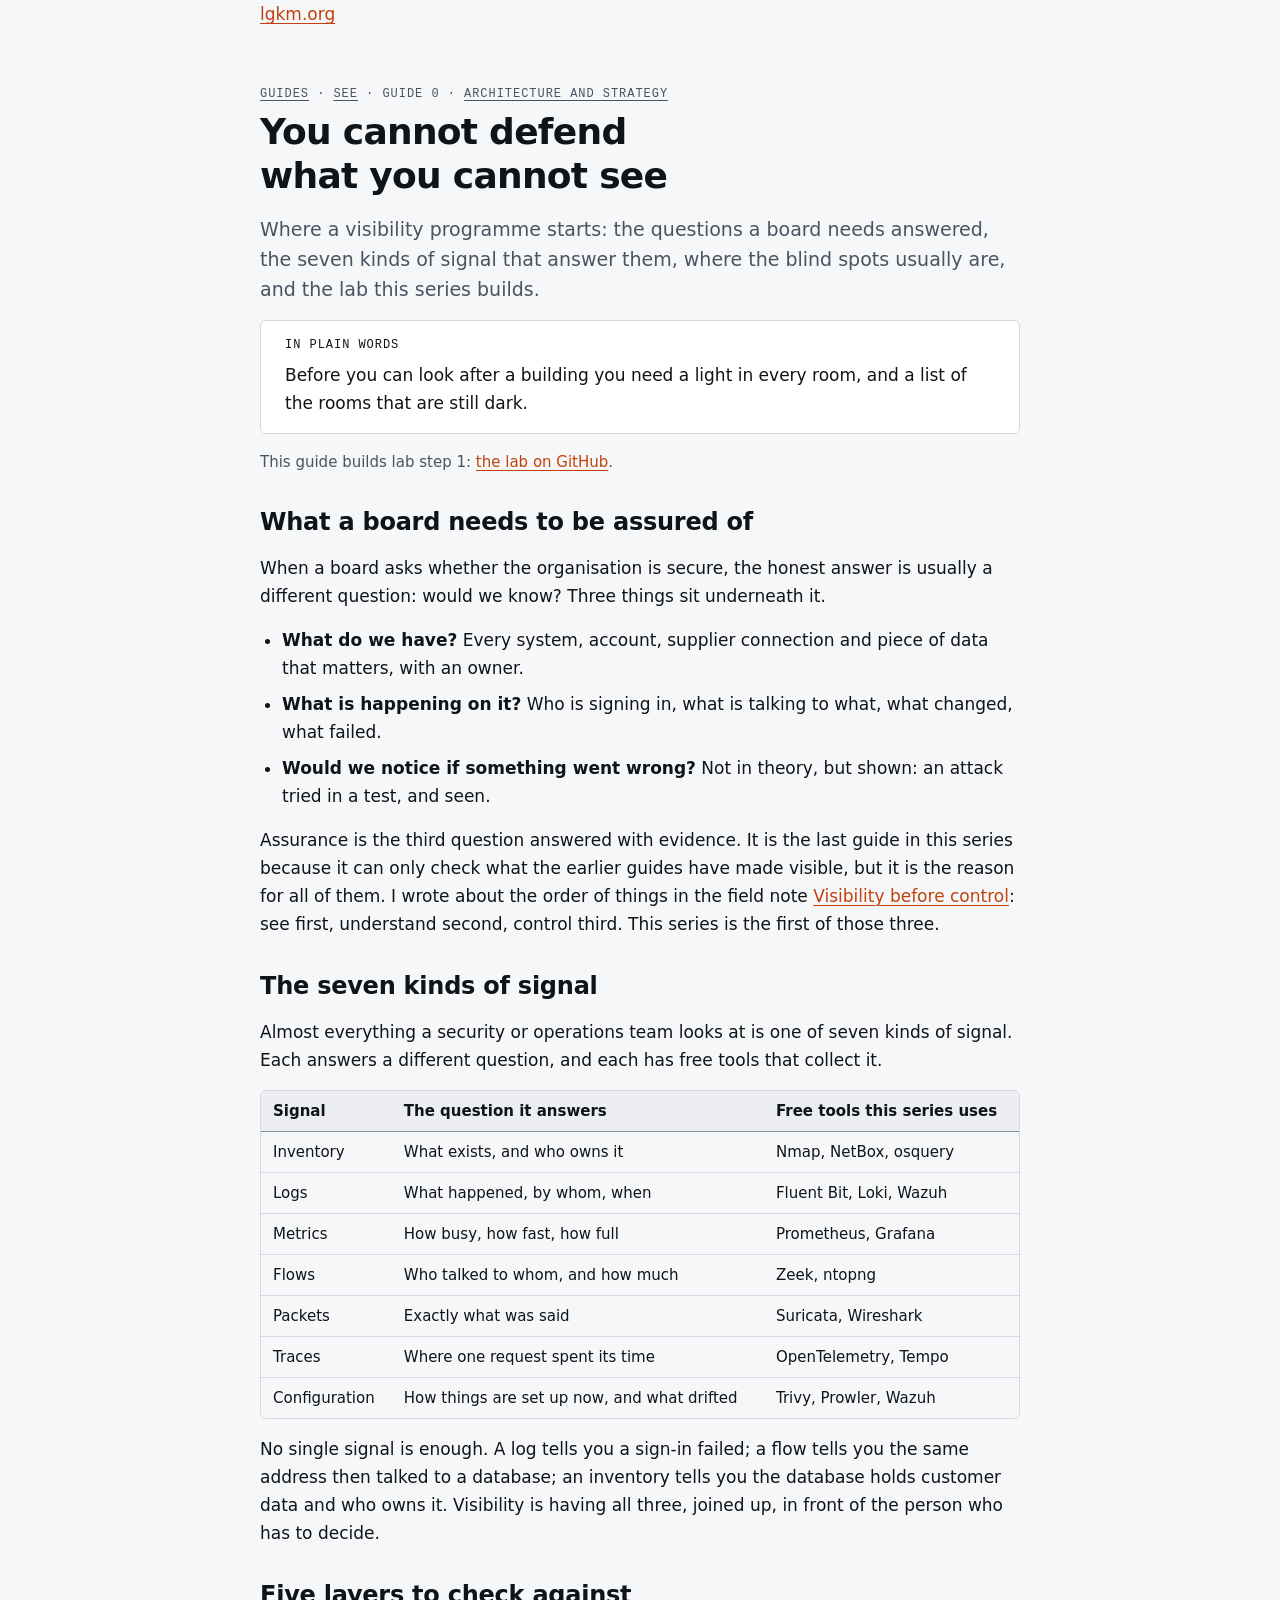
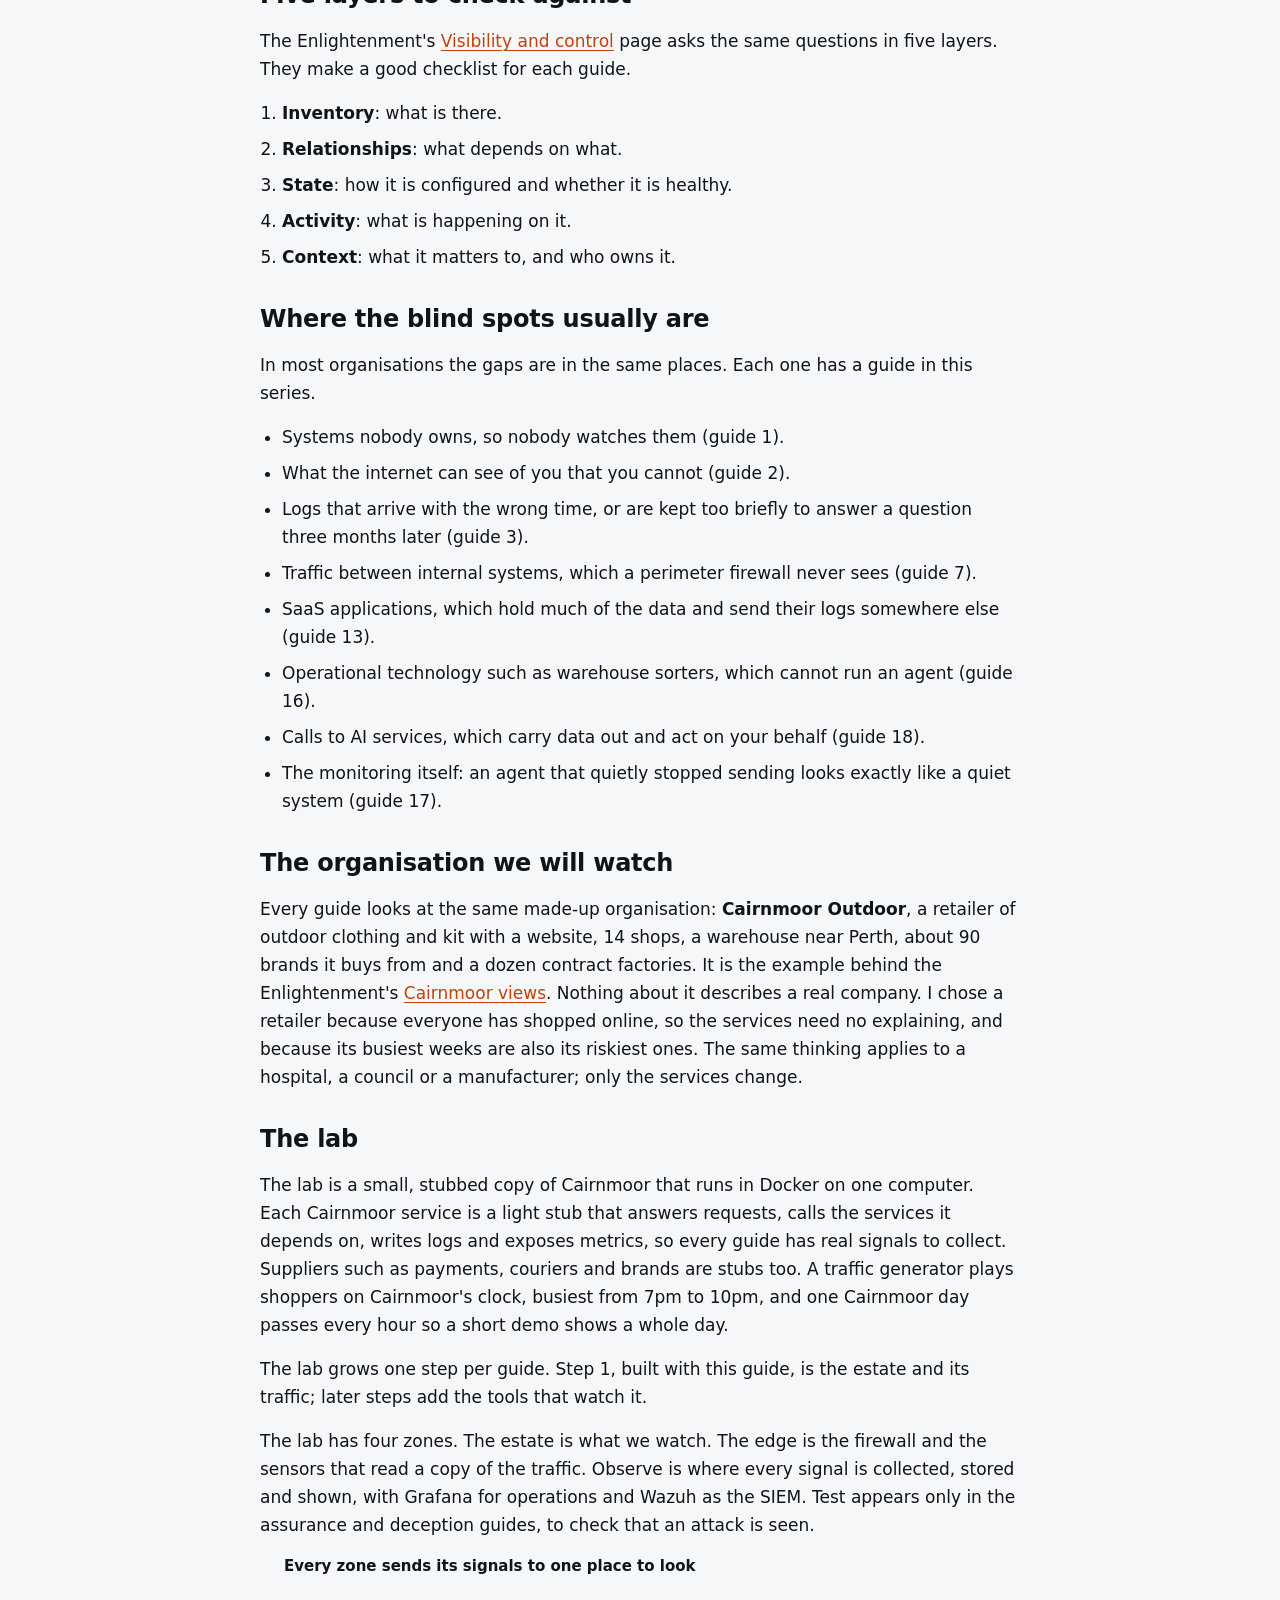
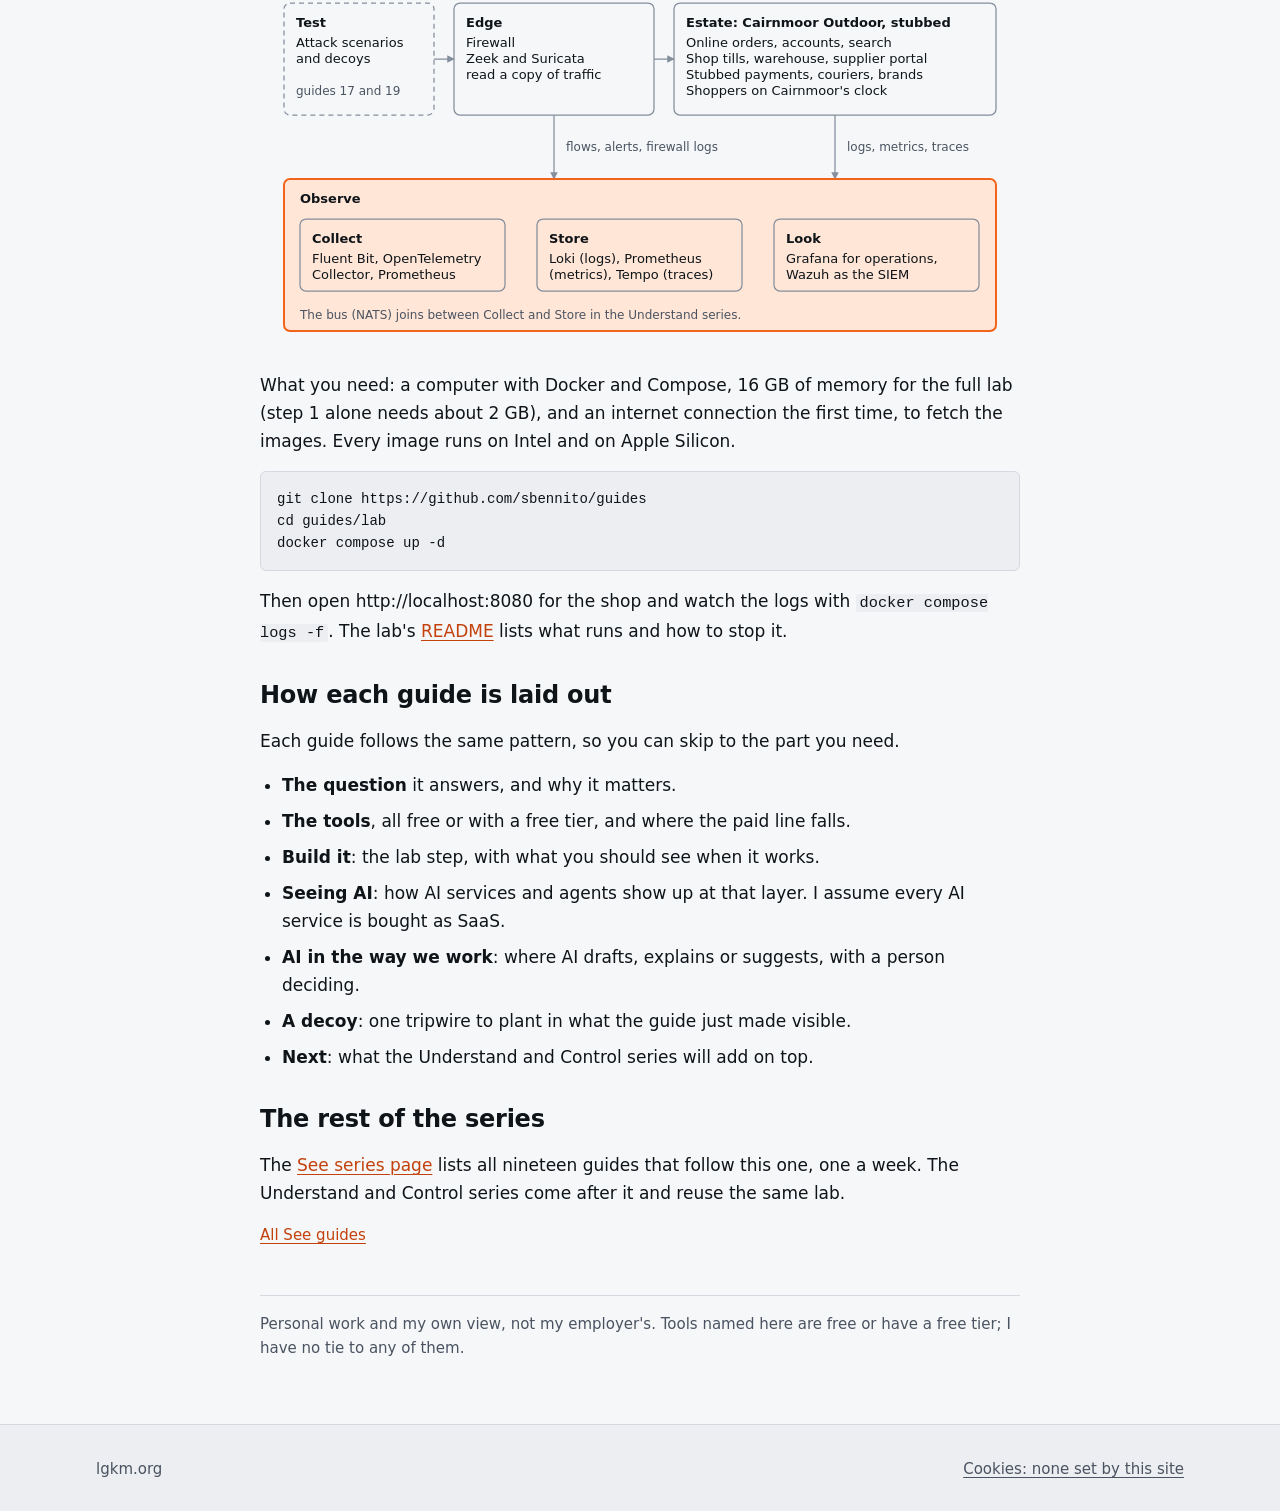
==== public/guides/see/overview/index.html @ a83566cf "Add the guides section and the overview guide for the See series Serves lgkm.org/guides/ from public" ====
<!doctype html>
<html lang="en-GB">
<head>
<meta charset="utf-8">
<meta name="viewport" content="width=device-width,initial-scale=1">
<title>You cannot defend what you cannot see · lgkm.org guides</title>
<meta name="description" content="Where a visibility programme starts: the questions a board needs answered, the seven kinds of signal that answer them, where the blind spots usually are, and the lab this series builds.">
<meta name="robots" content="noindex,nofollow">
<meta property="og:type" content="article">
<meta property="og:title" content="You cannot defend what you cannot see · lgkm.org guides">
<meta property="og:description" content="Where a visibility programme starts: the questions a board needs answered, the seven kinds of signal that answer them, where the blind spots usually are, and the lab this series builds.">
<meta property="og:url" content="https://lgkm.org/guides/see/overview/">
<meta property="og:image" content="https://lgkm.org/shared/og-card.png">
<meta property="og:image:width" content="1200">
<meta property="og:image:height" content="630">
<meta property="og:image:alt" content="lgkm: security leadership, architecture, and things built at home.">
<meta name="twitter:card" content="summary_large_image">
<link rel="icon" href="../../../favicon.svg" type="image/svg+xml">
<link rel="apple-touch-icon" href="../../../apple-touch-icon.png">
<link rel="stylesheet" href="../../assets/tokens.css">
<link rel="stylesheet" href="../../assets/lg.css">
<link rel="stylesheet" href="../../assets/guides.css">
</head>
<body>
<lgkm-nav><a href="../../../">lgkm.org</a></lgkm-nav>
<script src="https://lgkm.org/shared/nav.js" defer></script>
<main>
<p class="lg-eyebrow"><a href="../../">Guides</a> · <a href="../">See</a> · Guide 0 · <a href="../../../topics/architecture/">Architecture and strategy</a></p>
<h1>You cannot defend what you cannot see</h1>
<p class="lg-lede">Where a visibility programme starts: the questions a board needs answered, the seven kinds of signal that answer them, where the blind spots usually are, and the lab this series builds.</p>
<div class="lg-callout"><p class="lg-callout-label">In plain words</p><p class="lg-callout-body">Before you can look after a building you need a light in every room, and a list of the rooms that are still dark.</p></div>
<p class="small">This guide builds lab step 1: <a href="https://github.com/sbennito/guides/tree/main/lab" rel="noopener">the lab on GitHub</a>.</p>
<h2 id="what-a-board-needs-to-be-assured-of">What a board needs to be assured of</h2>
<p>When a board asks whether the organisation is secure, the honest answer is usually a different question: would we know? Three things sit underneath it.</p>
<ul><li><strong>What do we have?</strong> Every system, account, supplier connection and piece of data that matters, with an owner.</li><li><strong>What is happening on it?</strong> Who is signing in, what is talking to what, what changed, what failed.</li><li><strong>Would we notice if something went wrong?</strong> Not in theory, but shown: an attack tried in a test, and seen.</li></ul>
<p>Assurance is the third question answered with evidence. It is the last guide in this series because it can only check what the earlier guides have made visible, but it is the reason for all of them. I wrote about the order of things in the field note <a href="../../../notes/visibility-before-control/">Visibility before control</a>: see first, understand second, control third. This series is the first of those three.</p>
<h2 id="the-seven-kinds-of-signal">The seven kinds of signal</h2>
<p>Almost everything a security or operations team looks at is one of seven kinds of signal. Each answers a different question, and each has free tools that collect it.</p>
<div class="lg-table-wrap"><table class="lg-table"><thead><tr><th>Signal</th><th>The question it answers</th><th>Free tools this series uses</th></tr></thead><tbody><tr><td>Inventory</td><td>What exists, and who owns it</td><td>Nmap, NetBox, osquery</td></tr><tr><td>Logs</td><td>What happened, by whom, when</td><td>Fluent Bit, Loki, Wazuh</td></tr><tr><td>Metrics</td><td>How busy, how fast, how full</td><td>Prometheus, Grafana</td></tr><tr><td>Flows</td><td>Who talked to whom, and how much</td><td>Zeek, ntopng</td></tr><tr><td>Packets</td><td>Exactly what was said</td><td>Suricata, Wireshark</td></tr><tr><td>Traces</td><td>Where one request spent its time</td><td>OpenTelemetry, Tempo</td></tr><tr><td>Configuration</td><td>How things are set up now, and what drifted</td><td>Trivy, Prowler, Wazuh</td></tr></tbody></table></div>
<p>No single signal is enough. A log tells you a sign-in failed; a flow tells you the same address then talked to a database; an inventory tells you the database holds customer data and who owns it. Visibility is having all three, joined up, in front of the person who has to decide.</p>
<h2 id="five-layers-to-check-against">Five layers to check against</h2>
<p>The Enlightenment's <a href="../../../enlightenment/vnc/">Visibility and control</a> page asks the same questions in five layers. They make a good checklist for each guide.</p>
<ol><li><strong>Inventory</strong>: what is there.</li><li><strong>Relationships</strong>: what depends on what.</li><li><strong>State</strong>: how it is configured and whether it is healthy.</li><li><strong>Activity</strong>: what is happening on it.</li><li><strong>Context</strong>: what it matters to, and who owns it.</li></ol>
<h2 id="where-the-blind-spots-usually-are">Where the blind spots usually are</h2>
<p>In most organisations the gaps are in the same places. Each one has a guide in this series.</p>
<ul><li>Systems nobody owns, so nobody watches them (guide 1).</li><li>What the internet can see of you that you cannot (guide 2).</li><li>Logs that arrive with the wrong time, or are kept too briefly to answer a question three months later (guide 3).</li><li>Traffic between internal systems, which a perimeter firewall never sees (guide 7).</li><li>SaaS applications, which hold much of the data and send their logs somewhere else (guide 13).</li><li>Operational technology such as warehouse sorters, which cannot run an agent (guide 16).</li><li>Calls to AI services, which carry data out and act on your behalf (guide 18).</li><li>The monitoring itself: an agent that quietly stopped sending looks exactly like a quiet system (guide 17).</li></ul>
<h2 id="the-organisation-we-will-watch">The organisation we will watch</h2>
<p>Every guide looks at the same made-up organisation: <strong>Cairnmoor Outdoor</strong>, a retailer of outdoor clothing and kit with a website, 14 shops, a warehouse near Perth, about 90 brands it buys from and a dozen contract factories. It is the example behind the Enlightenment's <a href="../../../enlightenment/vnc/example/">Cairnmoor views</a>. Nothing about it describes a real company. I chose a retailer because everyone has shopped online, so the services need no explaining, and because its busiest weeks are also its riskiest ones. The same thinking applies to a hospital, a council or a manufacturer; only the services change.</p>
<h2 id="the-lab">The lab</h2>
<p>The lab is a small, stubbed copy of Cairnmoor that runs in Docker on one computer. Each Cairnmoor service is a light stub that answers requests, calls the services it depends on, writes logs and exposes metrics, so every guide has real signals to collect. Suppliers such as payments, couriers and brands are stubs too. A traffic generator plays shoppers on Cairnmoor's clock, busiest from 7pm to 10pm, and one Cairnmoor day passes every hour so a short demo shows a whole day.</p>
<p>The lab grows one step per guide. Step 1, built with this guide, is the estate and its traffic; later steps add the tools that watch it.</p>
<p>The lab has four zones. The estate is what we watch. The edge is the firewall and the sensors that read a copy of the traffic. Observe is where every signal is collected, stored and shown, with Grafana for operations and Wazuh as the SIEM. Test appears only in the assurance and deception guides, to check that an attack is seen.</p>
<figure class="lg-figure"><svg class="fig" viewBox="0 0 760 416" role="img" aria-label="Every zone of the lab sends its signals to one place to look: the estate and the edge feed Observe, and the Test zone checks that an attack shows up there.">
<defs><marker id="lab-zones-arrow" viewBox="0 0 10 10" refX="9" refY="5" markerWidth="6" markerHeight="6" orient="auto-start-reverse"><path class="arrow" d="M0 0L10 5L0 10z"/></marker></defs>
<text class="title" x="24" y="32">Every zone sends its signals to one place to look</text>
<rect class="box dash" x="24" y="64" width="150" height="112" rx="6"/>
<text class="name" x="36" y="88">Test</text>
<text x="36" y="108">Attack scenarios</text>
<text x="36" y="124">and decoys</text>
<text class="muted" x="36" y="156">guides 17 and 19</text>
<rect class="box" x="194" y="64" width="200" height="112" rx="6"/>
<text class="name" x="206" y="88">Edge</text>
<text x="206" y="108">Firewall</text>
<text x="206" y="124">Zeek and Suricata</text>
<text x="206" y="140">read a copy of traffic</text>
<rect class="box" x="414" y="64" width="322" height="112" rx="6"/>
<text class="name" x="426" y="88">Estate: Cairnmoor Outdoor, stubbed</text>
<text x="426" y="108">Online orders, accounts, search</text>
<text x="426" y="124">Shop tills, warehouse, supplier portal</text>
<text x="426" y="140">Stubbed payments, couriers, brands</text>
<text x="426" y="156">Shoppers on Cairnmoor's clock</text>
<g class="edge">
<path d="M174 120H194" marker-end="url(#lab-zones-arrow)"/>
<path d="M394 120H414" marker-end="url(#lab-zones-arrow)"/>
<path d="M294 176V240" marker-end="url(#lab-zones-arrow)"/>
<path d="M575 176V240" marker-end="url(#lab-zones-arrow)"/>
<path d="M245 316H277" marker-end="url(#lab-zones-arrow)"/>
<path d="M482 316H514" marker-end="url(#lab-zones-arrow)"/>
</g>
<text class="muted" x="306" y="212">flows, alerts, firewall logs</text>
<text class="muted" x="587" y="212">logs, metrics, traces</text>
<rect class="hi" x="24" y="240" width="712" height="152" rx="6"/>
<text class="name" x="40" y="264">Observe</text>
<rect class="box" x="40" y="280" width="205" height="72" rx="6"/>
<text class="name" x="52" y="304">Collect</text>
<text x="52" y="324">Fluent Bit, OpenTelemetry</text>
<text x="52" y="340">Collector, Prometheus</text>
<rect class="box" x="277" y="280" width="205" height="72" rx="6"/>
<text class="name" x="289" y="304">Store</text>
<text x="289" y="324">Loki (logs), Prometheus</text>
<text x="289" y="340">(metrics), Tempo (traces)</text>
<rect class="box" x="514" y="280" width="205" height="72" rx="6"/>
<text class="name" x="526" y="304">Look</text>
<text x="526" y="324">Grafana for operations,</text>
<text x="526" y="340">Wazuh as the SIEM</text>
<text class="muted" x="40" y="380">The bus (NATS) joins between Collect and Store in the Understand series.</text>
</svg></figure>
<p>What you need: a computer with Docker and Compose, 16 GB of memory for the full lab (step 1 alone needs about 2 GB), and an internet connection the first time, to fetch the images. Every image runs on Intel and on Apple Silicon.</p>
<pre><code>git clone https://github.com/sbennito/guides
cd guides/lab
docker compose up -d</code></pre>
<p>Then open http://localhost:8080 for the shop and watch the logs with <code>docker compose logs -f</code>. The lab's <a href="https://github.com/sbennito/guides/tree/main/lab" rel="noopener">README</a> lists what runs and how to stop it.</p>
<h2 id="how-each-guide-is-laid-out">How each guide is laid out</h2>
<p>Each guide follows the same pattern, so you can skip to the part you need.</p>
<ul><li><strong>The question</strong> it answers, and why it matters.</li><li><strong>The tools</strong>, all free or with a free tier, and where the paid line falls.</li><li><strong>Build it</strong>: the lab step, with what you should see when it works.</li><li><strong>Seeing AI</strong>: how AI services and agents show up at that layer. I assume every AI service is bought as SaaS.</li><li><strong>AI in the way we work</strong>: where AI drafts, explains or suggests, with a person deciding.</li><li><strong>A decoy</strong>: one tripwire to plant in what the guide just made visible.</li><li><strong>Next</strong>: what the Understand and Control series will add on top.</li></ul>
<h2 id="the-rest-of-the-series">The rest of the series</h2>
<p>The <a href="../">See series page</a> lists all nineteen guides that follow this one, one a week. The Understand and Control series come after it and reuse the same lab.</p>

<p class="small"><a href="../">All See guides</a></p>
<p class="foot">Personal work and my own view, not my employer's. Tools named here are free or have a free tier; I have no tie to any of them.</p>
</main>
<footer class="lg-footer"><div class="lg-footer-inner"><span>lgkm.org</span><a href="../../../cookies/">Cookies: none set by this site</a></div></footer>
</body>
</html>
---- public/guides/assets/tokens.css ----
/* lgkm — generated from tokens.json */
:root {
  --surface: #f6f7f8;
  --surface-raised: #ffffff;
  --surface-sunken: #eceef1;
  --line: #d5d9df;
  --line-strong: #848e9d;
  --ink: #0f1419;
  --ink-muted: #4a5361;
  --signal: #f26419;
  --on-signal: #0f1419;
  --signal-ink: #c2410c;
  --signal-tint: #ffe6d6;
  --slate: #1e2a38;
  --on-slate: #ffffff;
  --success: #1a7f4b;
  --danger: #b42318;
  --info: #255f99;
  --chart-1: #1e2a38;
  --chart-2: #52606f;
  --chart-3: #848e9d;
  --seq-1: #ffe6d6;
  --seq-2: #fcc29c;
  --seq-3: #f79560;
  --seq-4: #e2672a;
  --seq-5: #c2410c;
  --font-sans: "Instrument Sans", ui-sans-serif, system-ui, -apple-system, "Segoe UI", sans-serif;
  --font-mono: "JetBrains Mono", ui-monospace, "SF Mono", Menlo, monospace;
  --text-display: 56px/60px;
  --text-h1: 36px/44px;
  --text-h2: 24px/32px;
  --text-h3: 18px/26px;
  --text-body: 17px/28px;
  --text-body-sm: 15px/24px;
  --text-eyebrow: 12px/16px;
  --text-code: 14px/22px;
  --space-1: 4px;
  --space-2: 8px;
  --space-3: 12px;
  --space-4: 16px;
  --space-6: 24px;
  --space-8: 32px;
  --space-12: 48px;
  --space-16: 64px;
  --radius-sm: 2px;
  --radius-md: 6px;
  --radius-lg: 12px;
  --duration: 140ms;
  --measure: 68ch;
  --width-reading: 720px;
  --width-grid: 1120px;
}
@media (prefers-color-scheme: dark) {
  :root:not([data-theme="light"]) {
    --surface: #0f1216;
    --surface-raised: #1a1f26;
    --surface-sunken: #0a0c0f;
    --line: #2a3039;
    --line-strong: #626c7a;
    --ink: #eef1f4;
    --ink-muted: #9aa4b1;
    --signal: #ff7a33;
    --on-signal: #0f1419;
    --signal-ink: #ff8a4c;
    --signal-tint: #3a1f12;
    --slate: #34475c;
    --on-slate: #eef1f4;
    --success: #4cc38a;
    --danger: #ff8a80;
    --info: #7cb3ec;
    --chart-1: #c9d1db;
    --chart-2: #8d9aab;
    --chart-3: #626c7a;
    --seq-1: #3a1f12;
    --seq-2: #69331a;
    --seq-3: #a24b22;
    --seq-4: #dc6a30;
    --seq-5: #ff8a4c;
  }
}
:root[data-theme="dark"] {
  --surface: #0f1216;
  --surface-raised: #1a1f26;
  --surface-sunken: #0a0c0f;
  --line: #2a3039;
  --line-strong: #626c7a;
  --ink: #eef1f4;
  --ink-muted: #9aa4b1;
  --signal: #ff7a33;
  --on-signal: #0f1419;
  --signal-ink: #ff8a4c;
  --signal-tint: #3a1f12;
  --slate: #34475c;
  --on-slate: #eef1f4;
  --success: #4cc38a;
  --danger: #ff8a80;
  --info: #7cb3ec;
  --chart-1: #c9d1db;
  --chart-2: #8d9aab;
  --chart-3: #626c7a;
  --seq-1: #3a1f12;
  --seq-2: #69331a;
  --seq-3: #a24b22;
  --seq-4: #dc6a30;
  --seq-5: #ff8a4c;
}
---- public/guides/assets/lg.css ----
/* lgkm — generated from components/base.css, bundle.css and extras.css by tools/tokens.mjs. Load after tokens.css. */

/* Elements: the page, type, links, code and focus, for a page that uses the lg-* classes. */
:root { color-scheme: light dark; }
:root[data-theme="light"] { color-scheme: light; }
:root[data-theme="dark"] { color-scheme: dark; }
*, *::before, *::after { box-sizing: border-box; }
html { -webkit-text-size-adjust: 100%; }
body { margin: 0; background: var(--surface); color: var(--ink); font: 400 var(--text-body) var(--font-sans); -webkit-font-smoothing: antialiased; }
:focus-visible { outline: 2px solid var(--signal-ink); outline-offset: 2px; }
::selection { background: var(--signal-tint); color: var(--ink); }
a { color: var(--signal-ink); text-underline-offset: 3px; }
a:not(:hover):not(:focus-visible) { text-decoration-thickness: 1px; }
h1, h2, h3 { margin: 0; color: var(--ink); font-weight: 600; text-wrap: balance; }
h1 { font: 600 var(--text-h1) var(--font-sans); letter-spacing: -.02em; }
h2 { font: 600 var(--text-h2) var(--font-sans); letter-spacing: -.01em; }
h3 { font: 600 var(--text-h3) var(--font-sans); }
p { max-width: var(--measure); }
code, pre, kbd { font-family: var(--font-mono); }
code { font-size: .9em; background: var(--surface-sunken); border-radius: var(--radius-sm); padding: 0 var(--space-1); }
pre { font: 400 var(--text-code) var(--font-mono); overflow-x: auto; margin: 0; background: var(--surface-raised); border: 1px solid var(--line); border-radius: var(--radius-md); padding: var(--space-3) var(--space-4); }
pre code { font-size: inherit; background: none; padding: 0; }
hr { border: 0; border-top: 1px solid var(--line); margin: var(--space-8) 0; }
img { max-width: 100%; height: auto; }
.lg-display { font: 600 var(--text-display) var(--font-sans); letter-spacing: -.03em; }
.lg-lede { color: var(--ink-muted); font-size: 19px; line-height: 30px; }
@media (max-width: 560px) { h1 { font-size: 30px; line-height: 38px; } .lg-display { font-size: 40px; line-height: 44px; } }
@media (prefers-reduced-motion: reduce) { *, *::before, *::after { transition: none !important; animation: none !important; } }
@media print {
  :root { color-scheme: light; }
  /* Canvas and CanvasText are the printer's white and black, whatever the screen theme was. */
  body { background: Canvas; color: CanvasText; font-size: 11pt; line-height: 1.5; }
  lgkm-nav, .lg-header, .lg-footer, .lg-pager, .lg-btn { display: none !important; }
  a { color: inherit; text-decoration: underline; }
  a[href^="http"]::after { content: " (" attr(href) ")"; font-size: 9pt; word-break: break-all; }
  .lg-card, .lg-callout, pre { border-color: CanvasText; background: none; }
  .lg-figure, pre, table, h2, h3 { break-inside: avoid; }
  h2, h3 { break-after: avoid; }
}

500;600&family=JetBrains+Mono:wght@400;500&display=swap");

/* focus: solid 2px signal-ink ring, 2px offset in the page colour */
.lg-btn:focus-visible, .lg-card:focus-visible, .lg-nav-link:focus-visible, .lg-wordmark:focus-visible {
  outline: 2px solid var(--signal-ink); outline-offset: 2px;
}

.lg-eyebrow { font-family: var(--font-mono); font-size: 12px; line-height: 16px; font-weight: 500; letter-spacing: .08em; text-transform: uppercase; color: var(--ink-muted); }

/* Wordmark */
.lg-wordmark { display: inline-flex; align-items: flex-end; font-weight: 600; letter-spacing: -.03em; color: var(--ink); text-decoration: none; line-height: 1; }
.lg-wordmark-dot { display: inline-block; background: var(--signal); border-radius: var(--radius-sm); }
.lg-wordmark-sm { font-size: 22px; } .lg-wordmark-sm .lg-wordmark-dot { width: 5px; height: 5px; margin: 0 0 3px 2px; }
.lg-wordmark-md { font-size: 40px; } .lg-wordmark-md .lg-wordmark-dot { width: 8px; height: 8px; margin: 0 0 5px 3px; }
.lg-wordmark-lg { font-size: 72px; } .lg-wordmark-lg .lg-wordmark-dot { width: 13px; height: 13px; margin: 0 0 9px 5px; }

/* Button */
.lg-btn { display: inline-flex; align-items: center; gap: var(--space-2); height: 40px; padding: 0 var(--space-4); box-sizing: border-box;
  font: inherit; font-size: 15px; font-weight: 500; text-decoration: none; cursor: pointer;
  border-radius: var(--radius-md); border: 1px solid var(--line-strong); background: transparent; color: var(--ink);
  transition: background-color 140ms, border-color 140ms, color 140ms; }
.lg-btn:hover { background: var(--surface-sunken); }
.lg-btn-primary { background: var(--signal); border-color: var(--signal); color: var(--on-signal); }
.lg-btn-primary:hover { background: var(--signal-ink); border-color: var(--signal-ink); color: var(--surface); }
.lg-btn-ghost { border-color: transparent; color: var(--signal-ink); padding: 0 var(--space-2); }
.lg-btn-ghost:hover { background: var(--signal-tint); color: var(--ink); }
.lg-btn:disabled { opacity: .5; cursor: not-allowed; }

/* Tag */
.lg-tag { display: inline-block; font-family: var(--font-mono); font-size: 12px; line-height: 20px; padding: 0 var(--space-2); border-radius: var(--radius-sm); background: var(--surface-sunken); color: var(--ink-muted); border: 1px solid var(--line); }
.lg-tag-signal { background: var(--signal-tint); border-color: transparent; color: var(--ink); }
.lg-tag-slate { background: var(--slate); border-color: transparent; color: var(--on-slate); }

/* Callout */
.lg-callout { border: 1px solid var(--line); border-radius: var(--radius-md); background: var(--surface-raised); padding: var(--space-4) var(--space-6); }
.lg-callout-label { font-family: var(--font-mono); font-size: 12px; line-height: 16px; font-weight: 500; letter-spacing: .08em; text-transform: uppercase; margin-bottom: var(--space-2); }
.lg-callout-body { color: var(--ink); }
.lg-callout-note { background: var(--signal-tint); border-color: transparent; }
.lg-callout-note .lg-callout-label { color: var(--ink); }
.lg-callout-info .lg-callout-label { color: var(--info); }
.lg-callout-success .lg-callout-label { color: var(--success); }
.lg-callout-danger { border-color: var(--danger); }
.lg-callout-danger .lg-callout-label { color: var(--danger); }

/* PostCard */
.lg-card { display: flex; flex-direction: column; gap: var(--space-2); padding: var(--space-6); background: var(--surface-raised); border: 1px solid var(--line); border-radius: var(--radius-md); color: var(--ink); text-decoration: none; transition: border-color 140ms; }
.lg-card:hover { border-color: var(--line-strong); }
.lg-card:hover .lg-card-title { color: var(--signal-ink); }
.lg-card-title { margin: 0; font-size: 18px; line-height: 26px; font-weight: 600; transition: color 140ms; }
.lg-card-summary { margin: 0; font-size: 15px; line-height: 24px; color: var(--ink-muted); }
.lg-card-tags { display: flex; flex-wrap: wrap; gap: var(--space-2); margin-top: var(--space-2); }

/* SiteHeader */
.lg-header { border-bottom: 1px solid var(--line); background: var(--surface); }
.lg-header-inner { max-width: 1120px; margin: 0 auto; padding: 0 var(--space-4); height: 64px; display: flex; align-items: center; justify-content: space-between; gap: var(--space-6); }
.lg-nav { display: flex; gap: var(--space-6); }
.lg-nav-link { position: relative; font-size: 15px; font-weight: 500; color: var(--ink-muted); text-decoration: none; padding: var(--space-2) 0; }
.lg-nav-link:hover { color: var(--ink); }
.lg-nav-link.is-active { color: var(--ink); }
.lg-nav-link.is-active::after { content: ""; position: absolute; left: 0; right: 0; bottom: -2px; height: 2px; background: var(--signal); }
@media (max-width: 560px) { .lg-nav { gap: var(--space-4); } .lg-nav-link { font-size: 14px; } }

/* Plain-HTML components (no React counterpart yet): form fields, table, figure, footer, pager, icon. */

/* Field: a label above an input, select or textarea, with optional hint and error. */
.lg-field { display: grid; gap: var(--space-1); }
.lg-label { font: 500 var(--text-body-sm) var(--font-sans); color: var(--ink); }
.lg-hint { font: 400 var(--text-body-sm) var(--font-sans); color: var(--ink-muted); }
.lg-error { font: 500 var(--text-body-sm) var(--font-sans); color: var(--danger); }
.lg-input { width: 100%; min-height: 40px; padding: var(--space-2) var(--space-3); font: 400 var(--text-body-sm) var(--font-sans); color: var(--ink); background: var(--surface-raised); border: 1px solid var(--line-strong); border-radius: var(--radius-md); transition: border-color var(--duration); }
.lg-input:hover { border-color: var(--ink-muted); }
.lg-input:focus-visible { outline: 2px solid var(--signal-ink); outline-offset: 2px; }
.lg-input[aria-invalid="true"] { border-color: var(--danger); }
textarea.lg-input { min-height: 96px; resize: vertical; }

/* Table: hairline rows, a sunken header, numbers in mono and right-aligned. */
.lg-table { width: 100%; border-collapse: collapse; font: 400 var(--text-body-sm) var(--font-sans); }
.lg-table caption { text-align: left; font: 500 var(--text-eyebrow) var(--font-mono); letter-spacing: .08em; text-transform: uppercase; color: var(--ink-muted); padding-bottom: var(--space-2); }
.lg-table th, .lg-table td { text-align: left; vertical-align: top; padding: var(--space-2) var(--space-3); border-bottom: 1px solid var(--line); }
.lg-table thead th { background: var(--surface-sunken); color: var(--ink); font-weight: 600; border-bottom-color: var(--line-strong); }
.lg-table .num { text-align: right; font-family: var(--font-mono); font-variant-numeric: tabular-nums; }
.lg-table-wrap { overflow-x: auto; border: 1px solid var(--line); border-radius: var(--radius-md); }
.lg-table-wrap .lg-table tr:last-child td { border-bottom: 0; }

/* Figure: an image, diagram or code block with a caption under it. */
.lg-figure { margin: 0; display: grid; gap: var(--space-2); }
.lg-figure img, .lg-figure svg { display: block; width: 100%; height: auto; border-radius: var(--radius-lg); }
.lg-figure figcaption { font: 400 var(--text-body-sm) var(--font-sans); color: var(--ink-muted); max-width: var(--measure); }

/* Footer: sunken band, muted small copy, the grid width. */
.lg-footer { background: var(--surface-sunken); border-top: 1px solid var(--line); color: var(--ink-muted); font: 400 var(--text-body-sm) var(--font-sans); }
.lg-footer-inner { max-width: var(--width-grid); margin: 0 auto; padding: var(--space-8) var(--space-4); display: flex; flex-wrap: wrap; gap: var(--space-4) var(--space-8); justify-content: space-between; }
.lg-footer a { color: var(--ink-muted); }
.lg-footer a:hover { color: var(--ink); }

/* Pager: previous and next links at the end of a post. */
.lg-pager { display: grid; grid-template-columns: 1fr 1fr; gap: var(--space-4); }
.lg-pager a { display: grid; gap: var(--space-1); padding: var(--space-4); border: 1px solid var(--line); border-radius: var(--radius-md); background: var(--surface-raised); color: var(--ink); text-decoration: none; font: 600 var(--text-body-sm) var(--font-sans); transition: border-color var(--duration); }
.lg-pager a:hover { border-color: var(--line-strong); }
.lg-pager .lg-eyebrow { font-weight: 500; }
.lg-pager-next { text-align: right; grid-column: 2; }
@media (max-width: 560px) { .lg-pager { grid-template-columns: 1fr; } .lg-pager-next { grid-column: 1; } }

/* Icon: an inline Lucide SVG from assets/icons/lucide/, drawn in the text colour. */
.lg-icon { width: 20px; height: 20px; flex: none; stroke: currentColor; stroke-width: 1.5; fill: none; vertical-align: -4px; }
.lg-icon-sm { width: 16px; height: 16px; vertical-align: -3px; }
---- public/guides/assets/guides.css ----
/* Generated by tools/build.mjs. The tokens and components come from tokens.css and lg.css (copies from sbennito/branding). */
@font-face{font-family:"Instrument Sans";src:url(../../shared/fonts/instrument-sans.woff2) format("woff2");font-weight:400 700;font-style:normal;font-display:swap}
@font-face{font-family:"JetBrains Mono";src:url(../../shared/fonts/jetbrains-mono.woff2) format("woff2");font-weight:400 500;font-style:normal;font-display:swap}
body{padding:0 var(--space-4) var(--space-16)}
p{max-width:none}
lgkm-nav{display:block;max-width:760px;min-height:38px;margin:0 auto var(--space-12)}
main{max-width:760px;margin:0 auto}
p,ul,ol,blockquote,figure,pre{margin:0}
main>*+*{margin-top:var(--space-4)}
h2{margin-top:var(--space-8)}
h3{margin-top:var(--space-6)}
ul,ol{padding-left:22px;display:flex;flex-direction:column;gap:var(--space-2)}
blockquote{border-left:2px solid var(--line-strong);padding-left:var(--space-4);color:var(--ink-muted)}
pre{overflow-x:auto;padding:var(--space-4);border:1px solid var(--line);border-radius:var(--radius-md);background:var(--surface-sunken);font-family:var(--font-mono);font-size:14px;line-height:22px}
.lg-eyebrow a{color:inherit}
.lg-eyebrow+h1{margin-top:var(--space-2)}
.list{list-style:none;padding:0;gap:0;border-top:1px solid var(--line)}
.list li{padding:var(--space-4) 0;border-bottom:1px solid var(--line);display:flex;flex-direction:column;gap:var(--space-1)}
.list .title{color:var(--ink);font-size:18px;line-height:26px;font-weight:600}
.list a.title{text-decoration:none}
.list a.title:hover,.list a.title:focus-visible{color:var(--signal-ink);text-decoration:underline}
.list p{color:var(--ink-muted);font-size:15px;line-height:24px}
.small{font-size:15px;line-height:24px;color:var(--ink-muted)}
.foot{color:var(--ink-muted);font-size:15px;line-height:24px;border-top:1px solid var(--line);padding-top:var(--space-4);margin-top:var(--space-12)}
.fig text{fill:var(--ink);font-family:var(--font-sans);font-size:13px}
.fig .title{font-size:15px;font-weight:600}
.fig .name{font-weight:600}
.fig .muted{fill:var(--ink-muted);font-size:12px}
.fig .box{fill:none;stroke:var(--line-strong);stroke-width:1.25}
.fig .dash{stroke-dasharray:5 4}
.fig .hi{fill:var(--signal-tint);stroke:var(--signal);stroke-width:2}
.fig .edge{fill:none;stroke:var(--line-strong);stroke-width:1.25}
.fig .arrow{fill:var(--line-strong)}
.lg-footer{margin:var(--space-16) calc(-1 * var(--space-4)) calc(-1 * var(--space-16))}
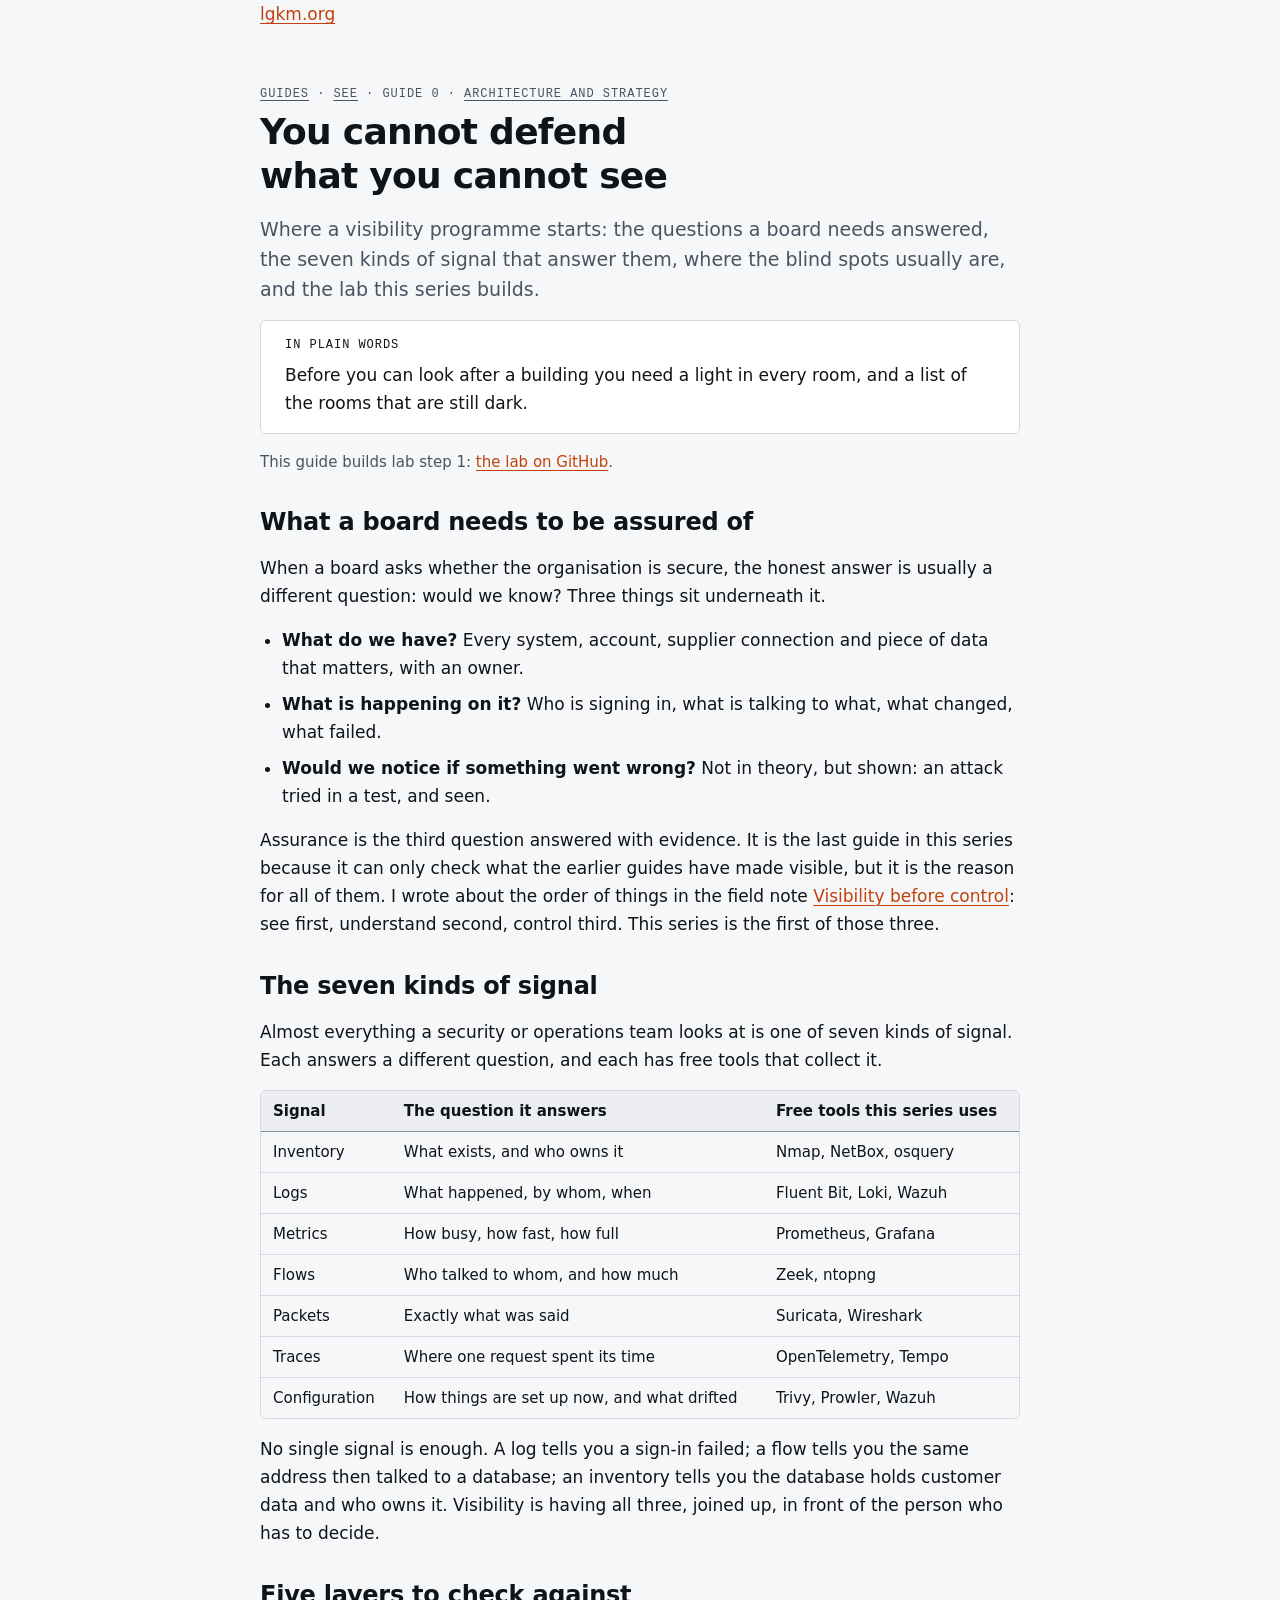
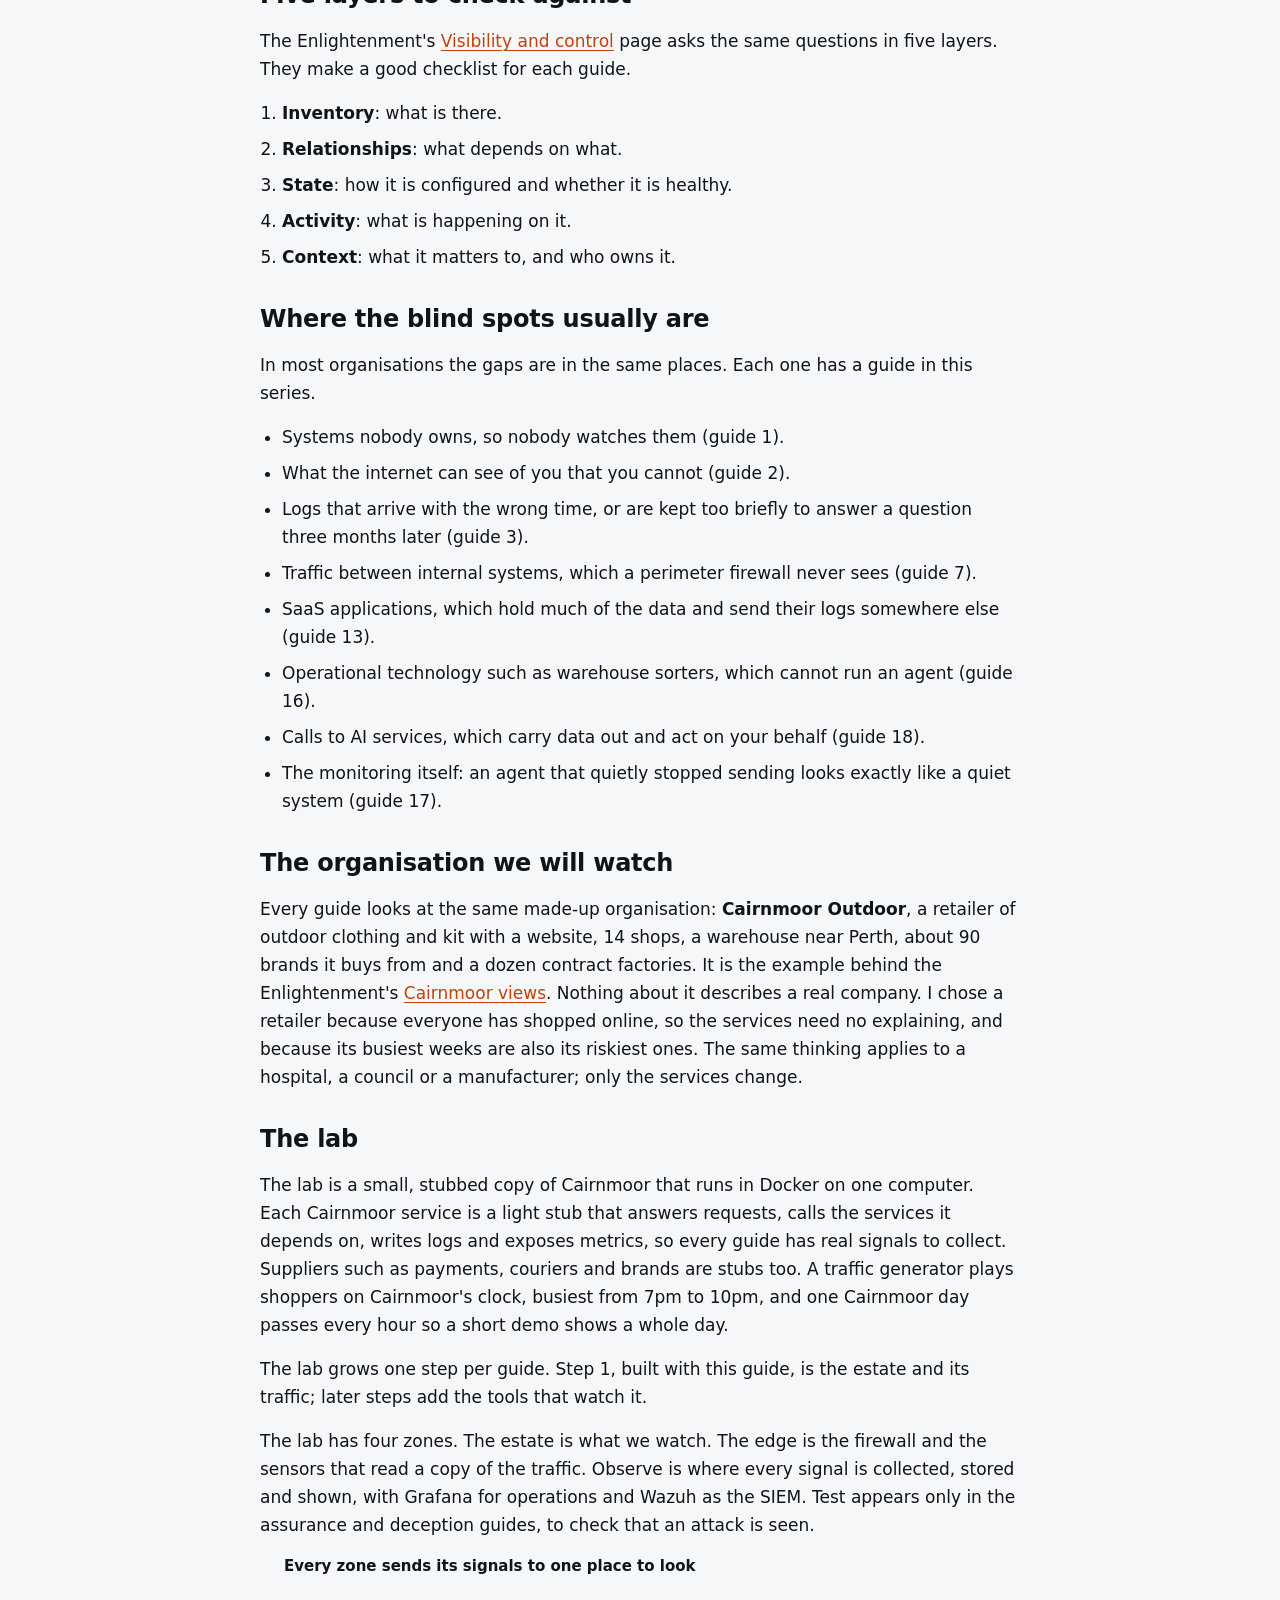
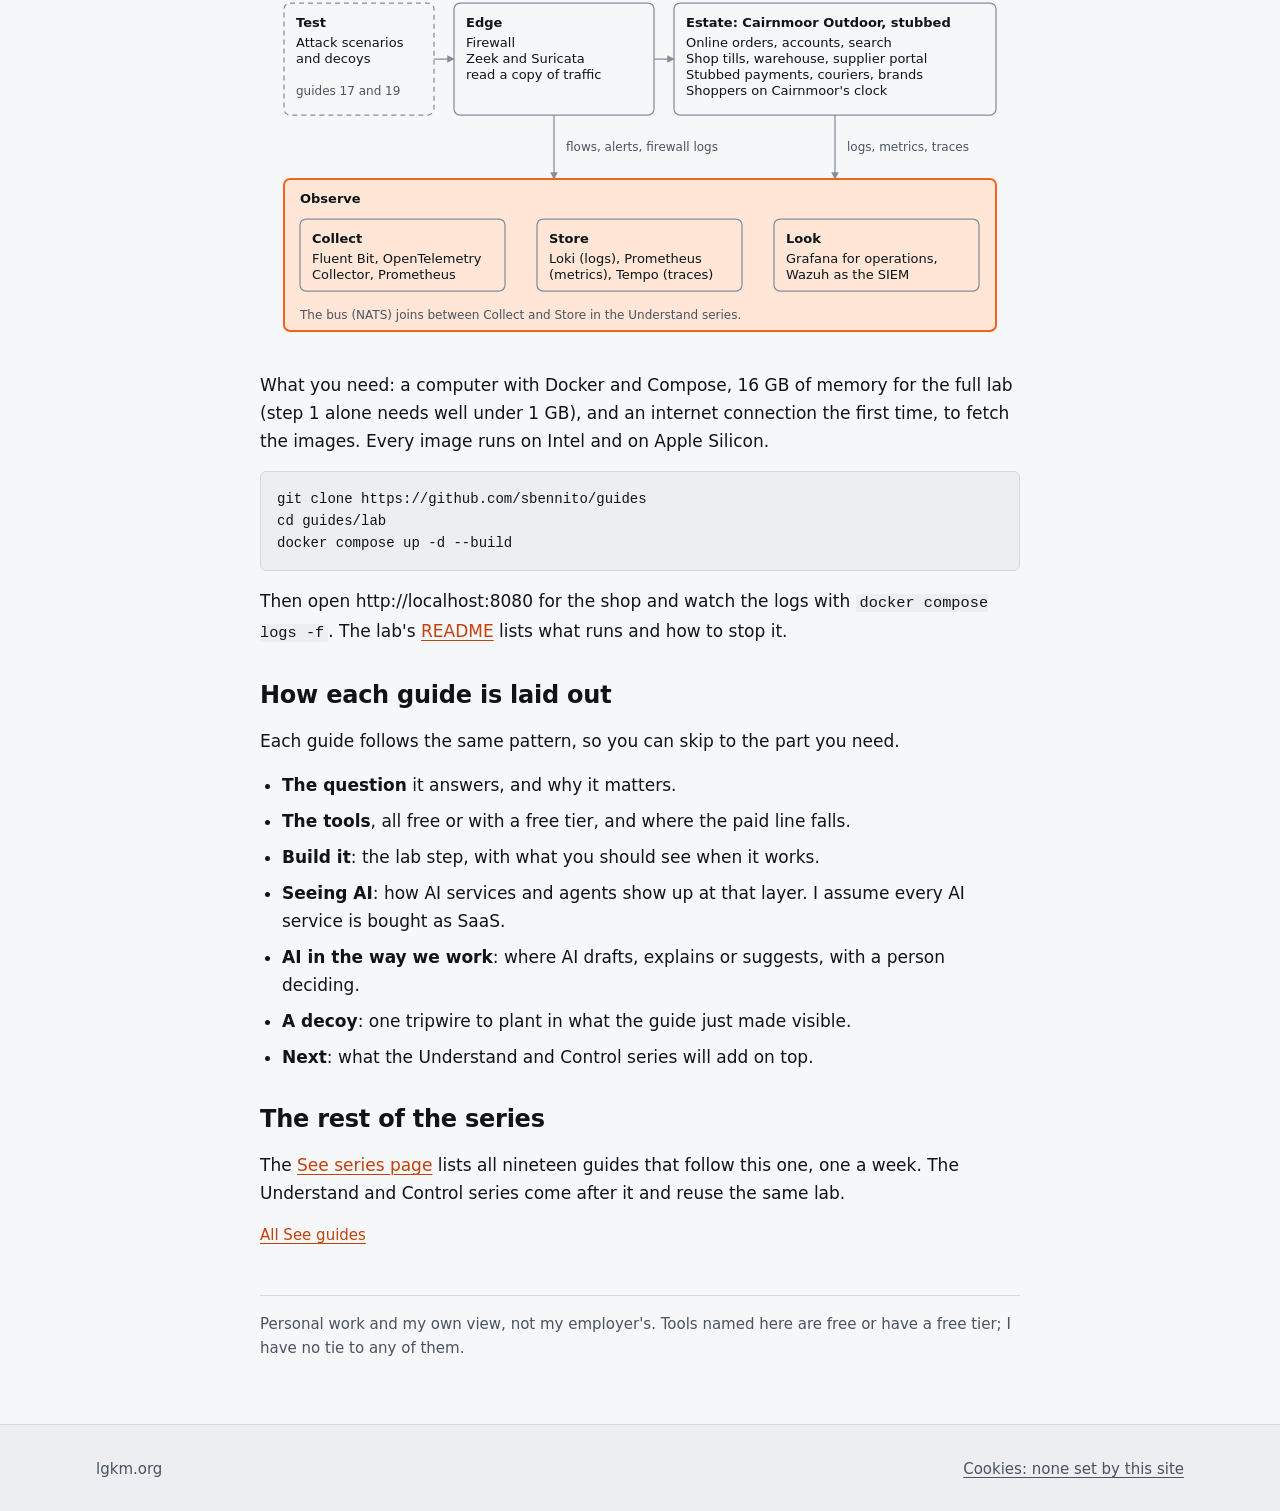
==== commit 0c614088: "Add lab step 1: the stubbed Cairnmoor estate and its shoppers One stub image (standard library Pytho" ====
--- a/public/guides/see/overview/index.html
+++ b/public/guides/see/overview/index.html
@@ -95,10 +95,10 @@
 <text x="526" y="340">Wazuh as the SIEM</text>
 <text class="muted" x="40" y="380">The bus (NATS) joins between Collect and Store in the Understand series.</text>
 </svg></figure>
-<p>What you need: a computer with Docker and Compose, 16 GB of memory for the full lab (step 1 alone needs about 2 GB), and an internet connection the first time, to fetch the images. Every image runs on Intel and on Apple Silicon.</p>
+<p>What you need: a computer with Docker and Compose, 16 GB of memory for the full lab (step 1 alone needs well under 1 GB), and an internet connection the first time, to fetch the images. Every image runs on Intel and on Apple Silicon.</p>
 <pre><code>git clone https://github.com/sbennito/guides
 cd guides/lab
-docker compose up -d</code></pre>
+docker compose up -d --build</code></pre>
 <p>Then open http://localhost:8080 for the shop and watch the logs with <code>docker compose logs -f</code>. The lab's <a href="https://github.com/sbennito/guides/tree/main/lab" rel="noopener">README</a> lists what runs and how to stop it.</p>
 <h2 id="how-each-guide-is-laid-out">How each guide is laid out</h2>
 <p>Each guide follows the same pattern, so you can skip to the part you need.</p>
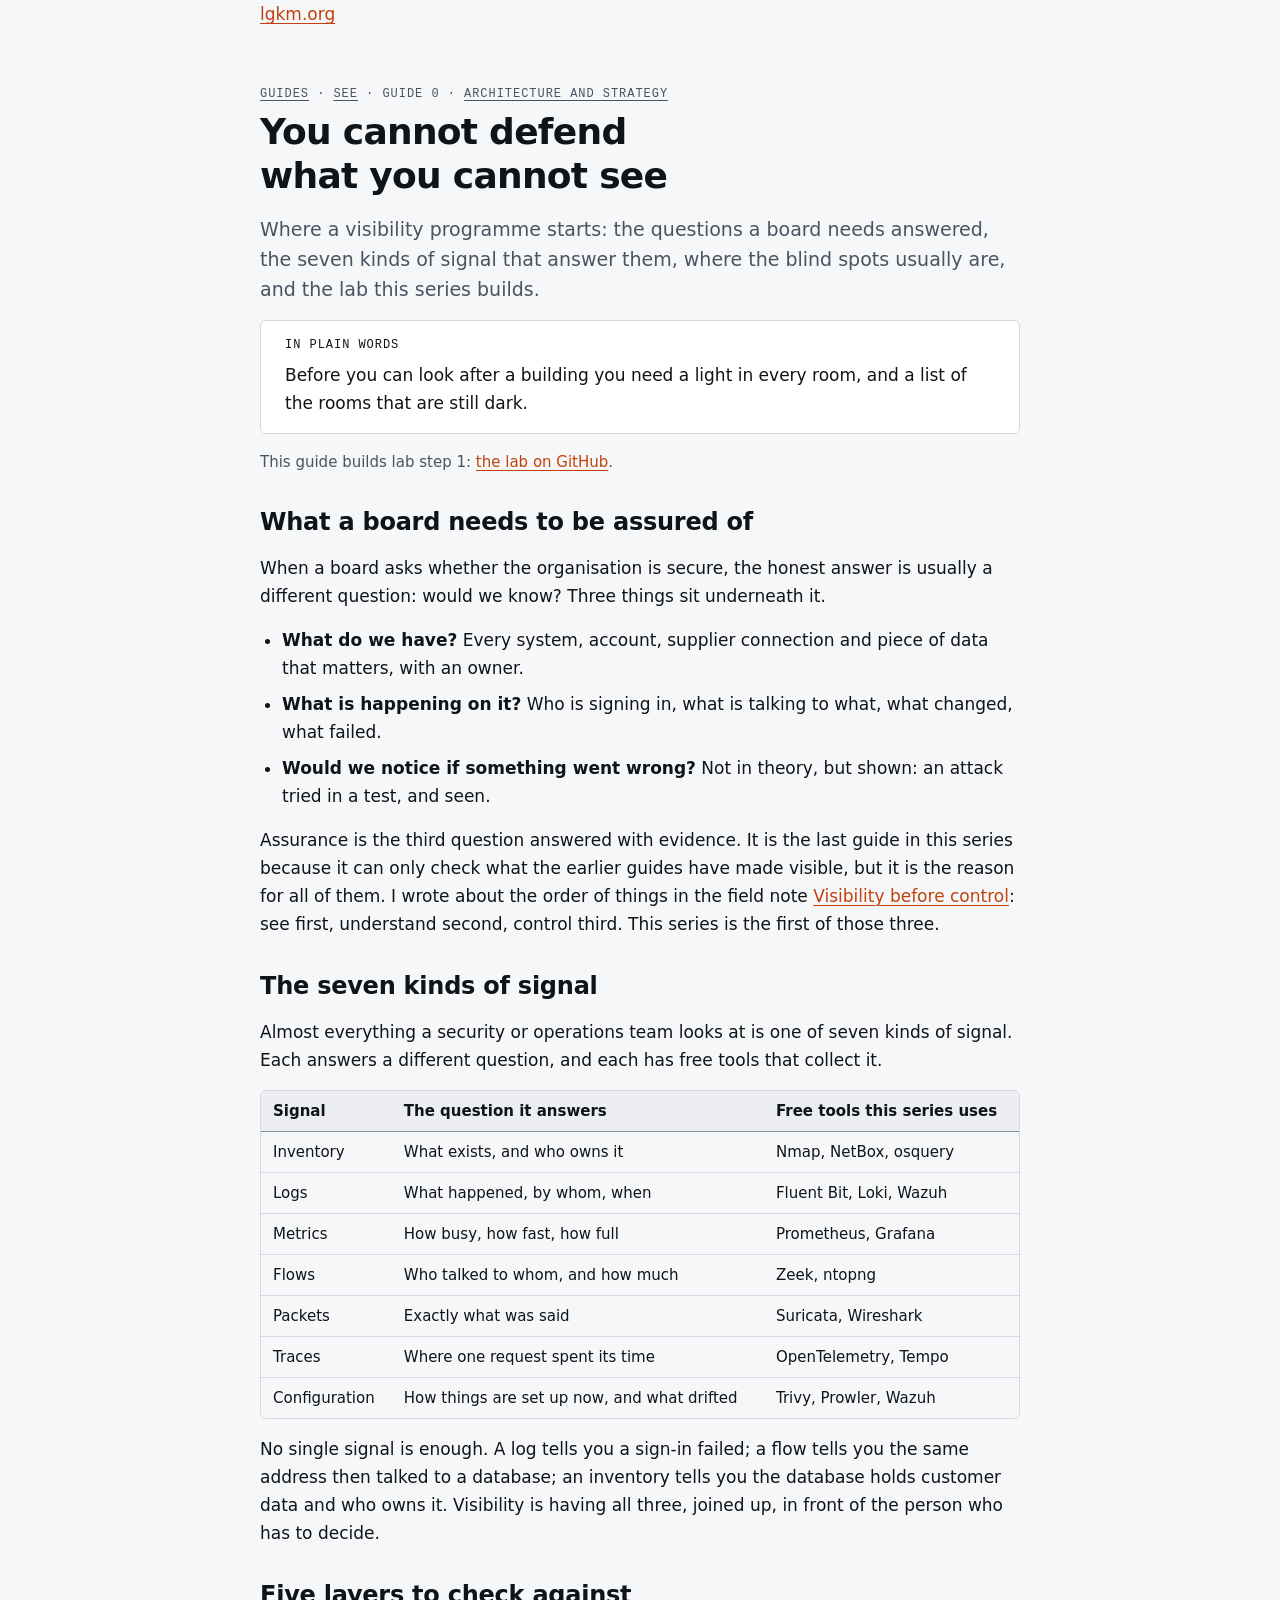
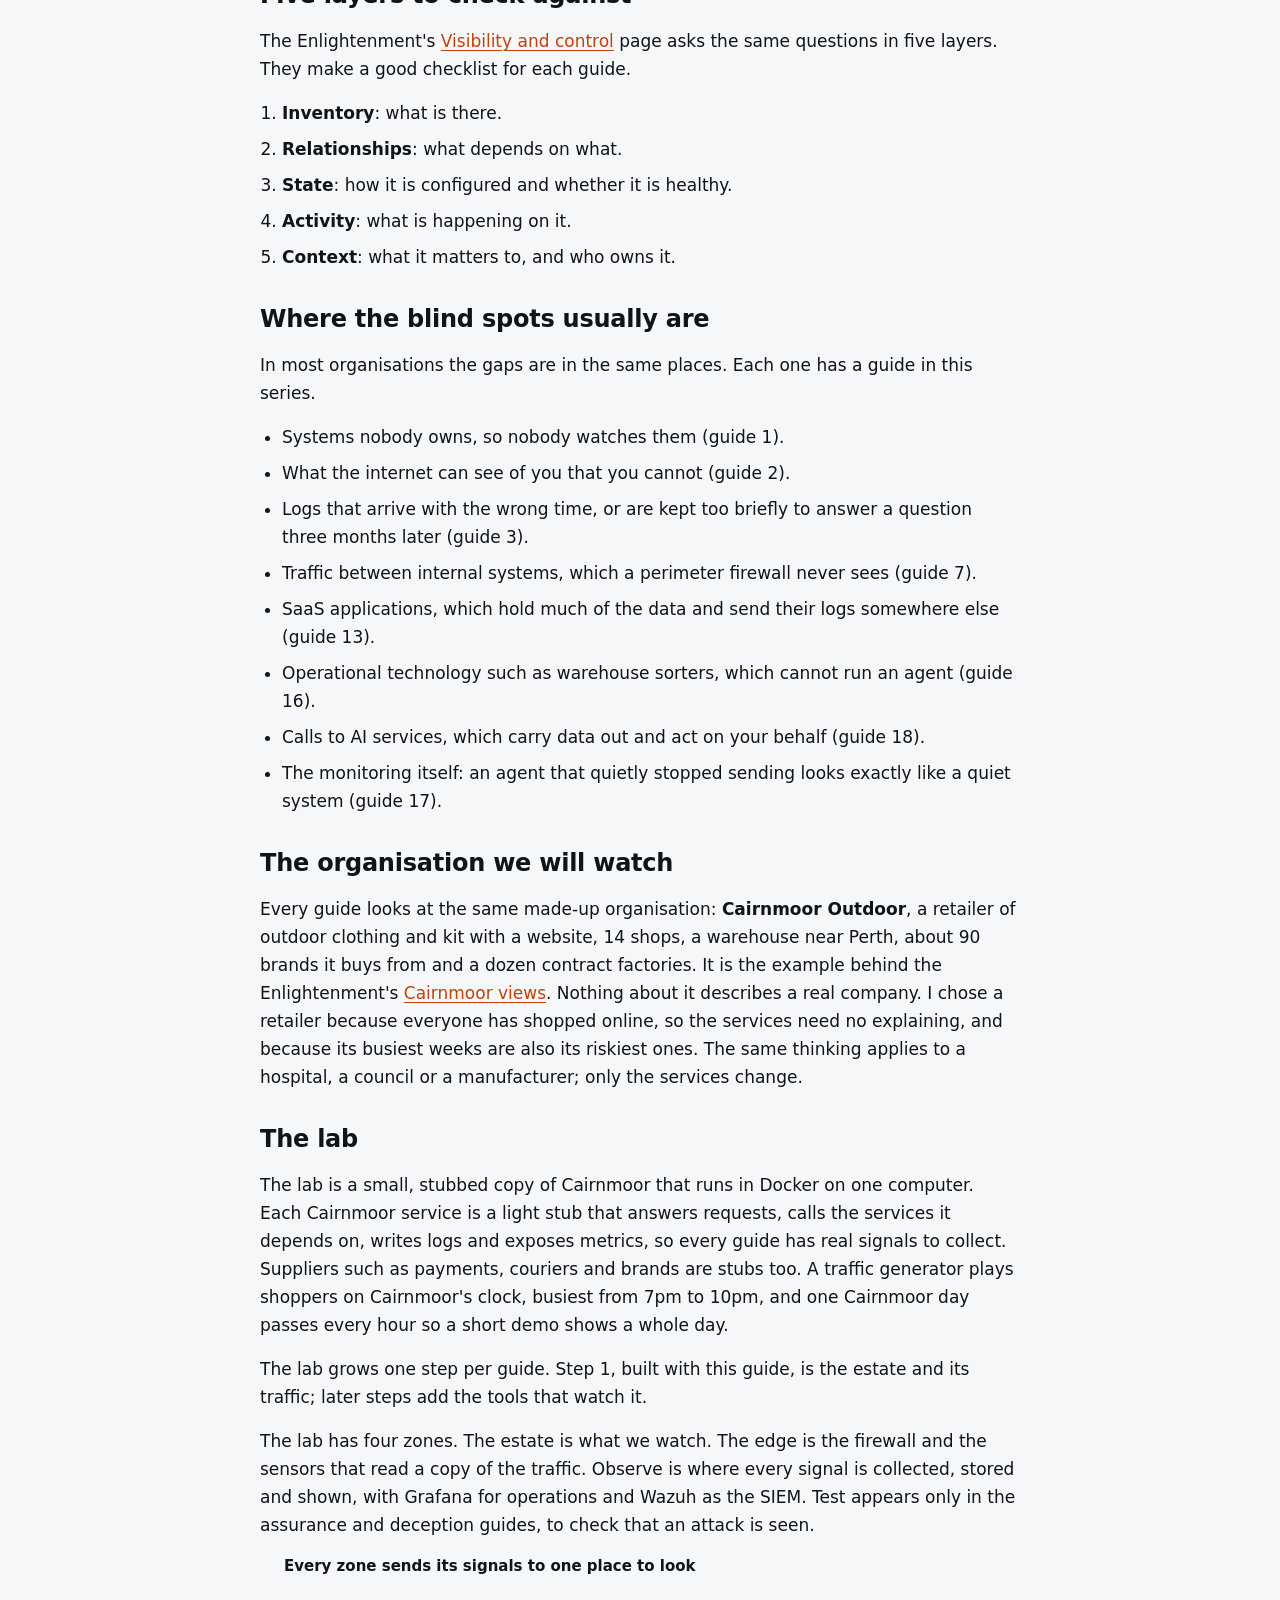
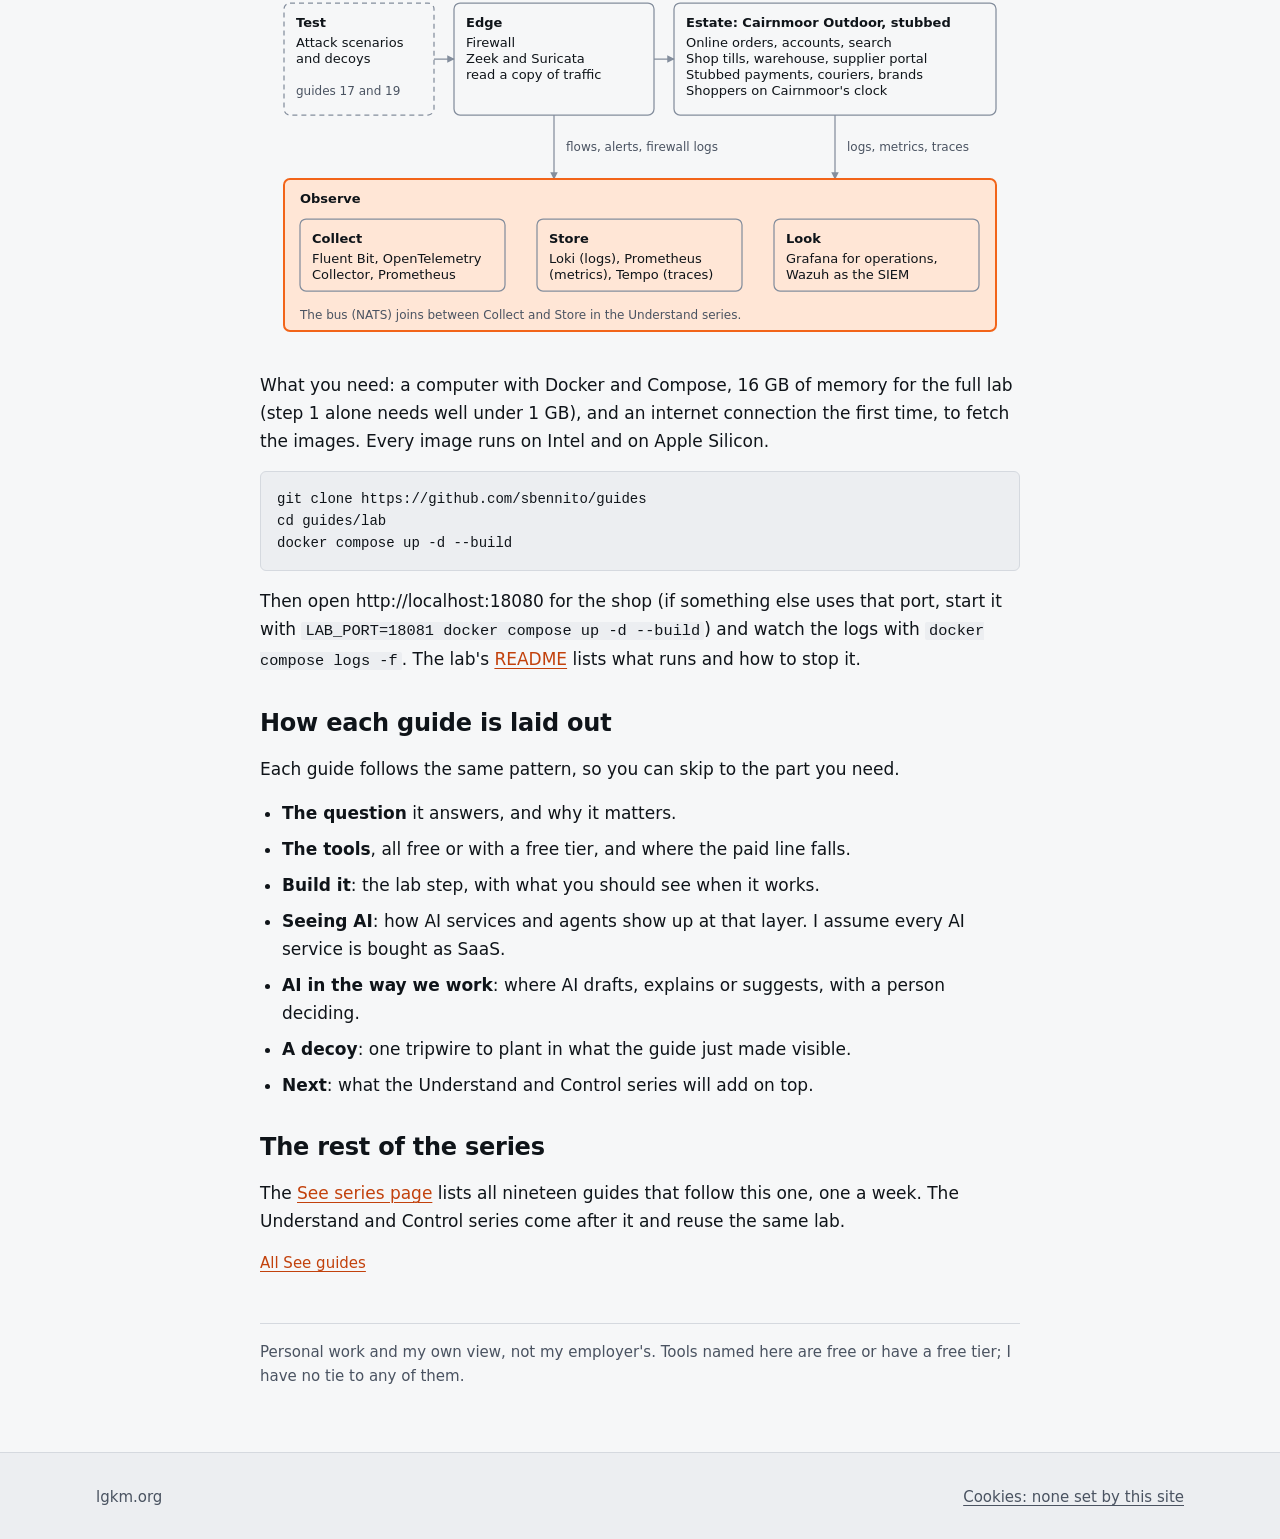
==== commit 096fbee0: "Move the lab's front door to port 18080, set by LAB_PORT 8080 is often taken by another local servic" ====
--- a/public/guides/see/overview/index.html
+++ b/public/guides/see/overview/index.html
@@ -99,7 +99,7 @@
 <pre><code>git clone https://github.com/sbennito/guides
 cd guides/lab
 docker compose up -d --build</code></pre>
-<p>Then open http://localhost:8080 for the shop and watch the logs with <code>docker compose logs -f</code>. The lab's <a href="https://github.com/sbennito/guides/tree/main/lab" rel="noopener">README</a> lists what runs and how to stop it.</p>
+<p>Then open http://localhost:18080 for the shop (if something else uses that port, start it with <code>LAB_PORT=18081 docker compose up -d --build</code>) and watch the logs with <code>docker compose logs -f</code>. The lab's <a href="https://github.com/sbennito/guides/tree/main/lab" rel="noopener">README</a> lists what runs and how to stop it.</p>
 <h2 id="how-each-guide-is-laid-out">How each guide is laid out</h2>
 <p>Each guide follows the same pattern, so you can skip to the part you need.</p>
 <ul><li><strong>The question</strong> it answers, and why it matters.</li><li><strong>The tools</strong>, all free or with a free tier, and where the paid line falls.</li><li><strong>Build it</strong>: the lab step, with what you should see when it works.</li><li><strong>Seeing AI</strong>: how AI services and agents show up at that layer. I assume every AI service is bought as SaaS.</li><li><strong>AI in the way we work</strong>: where AI drafts, explains or suggests, with a person deciding.</li><li><strong>A decoy</strong>: one tripwire to plant in what the guide just made visible.</li><li><strong>Next</strong>: what the Understand and Control series will add on top.</li></ul>
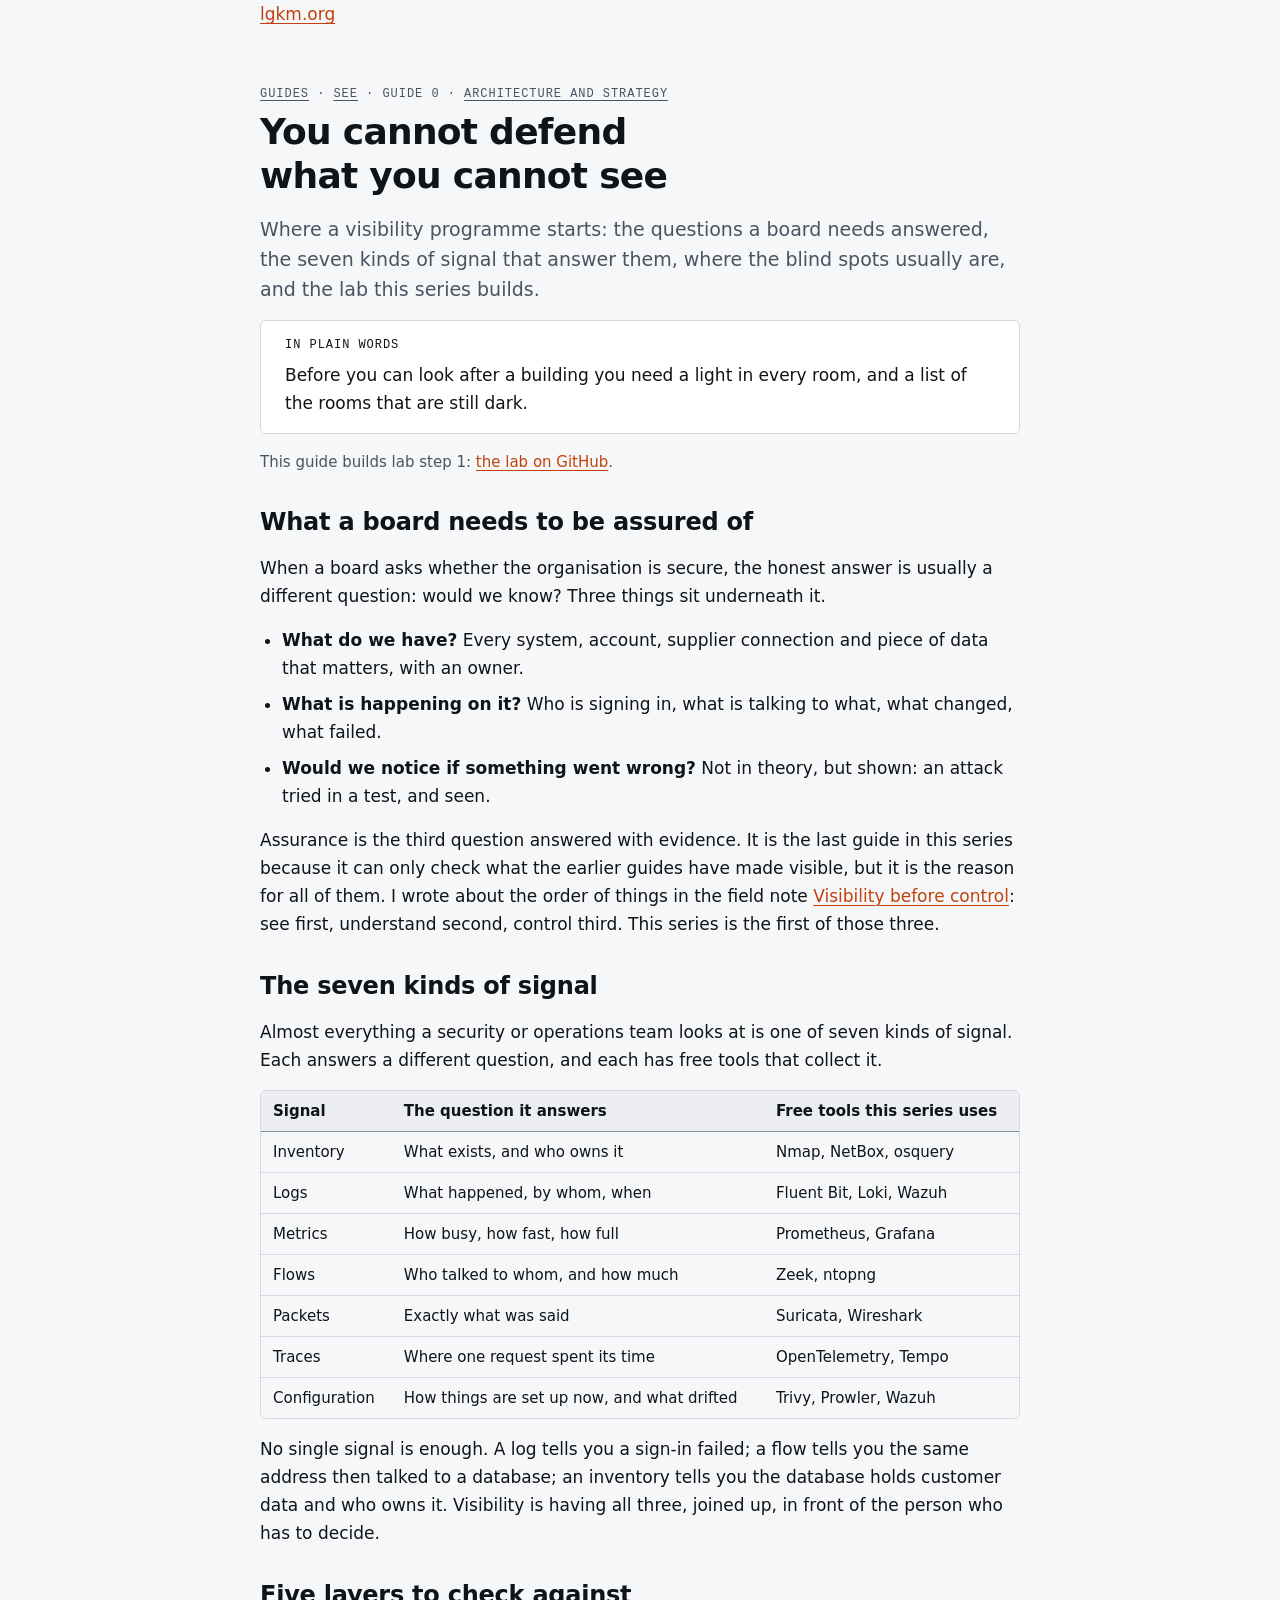
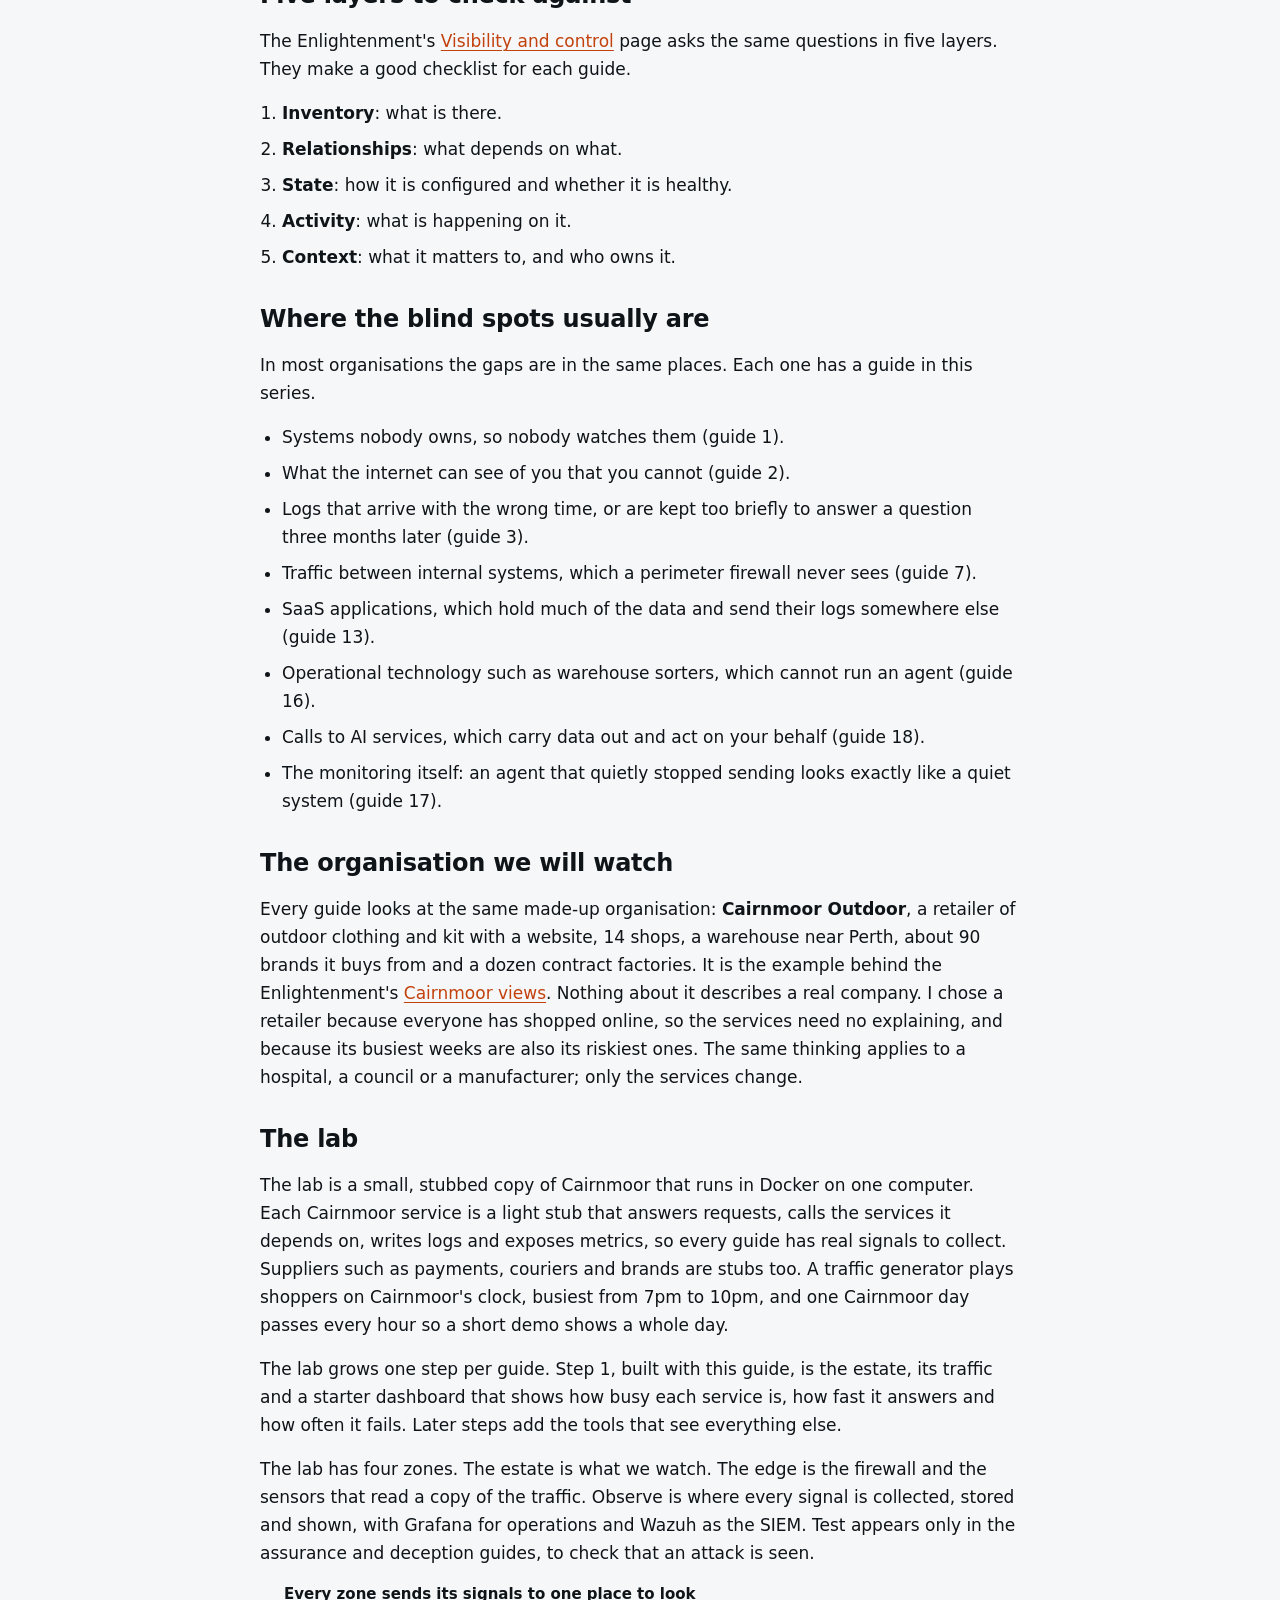
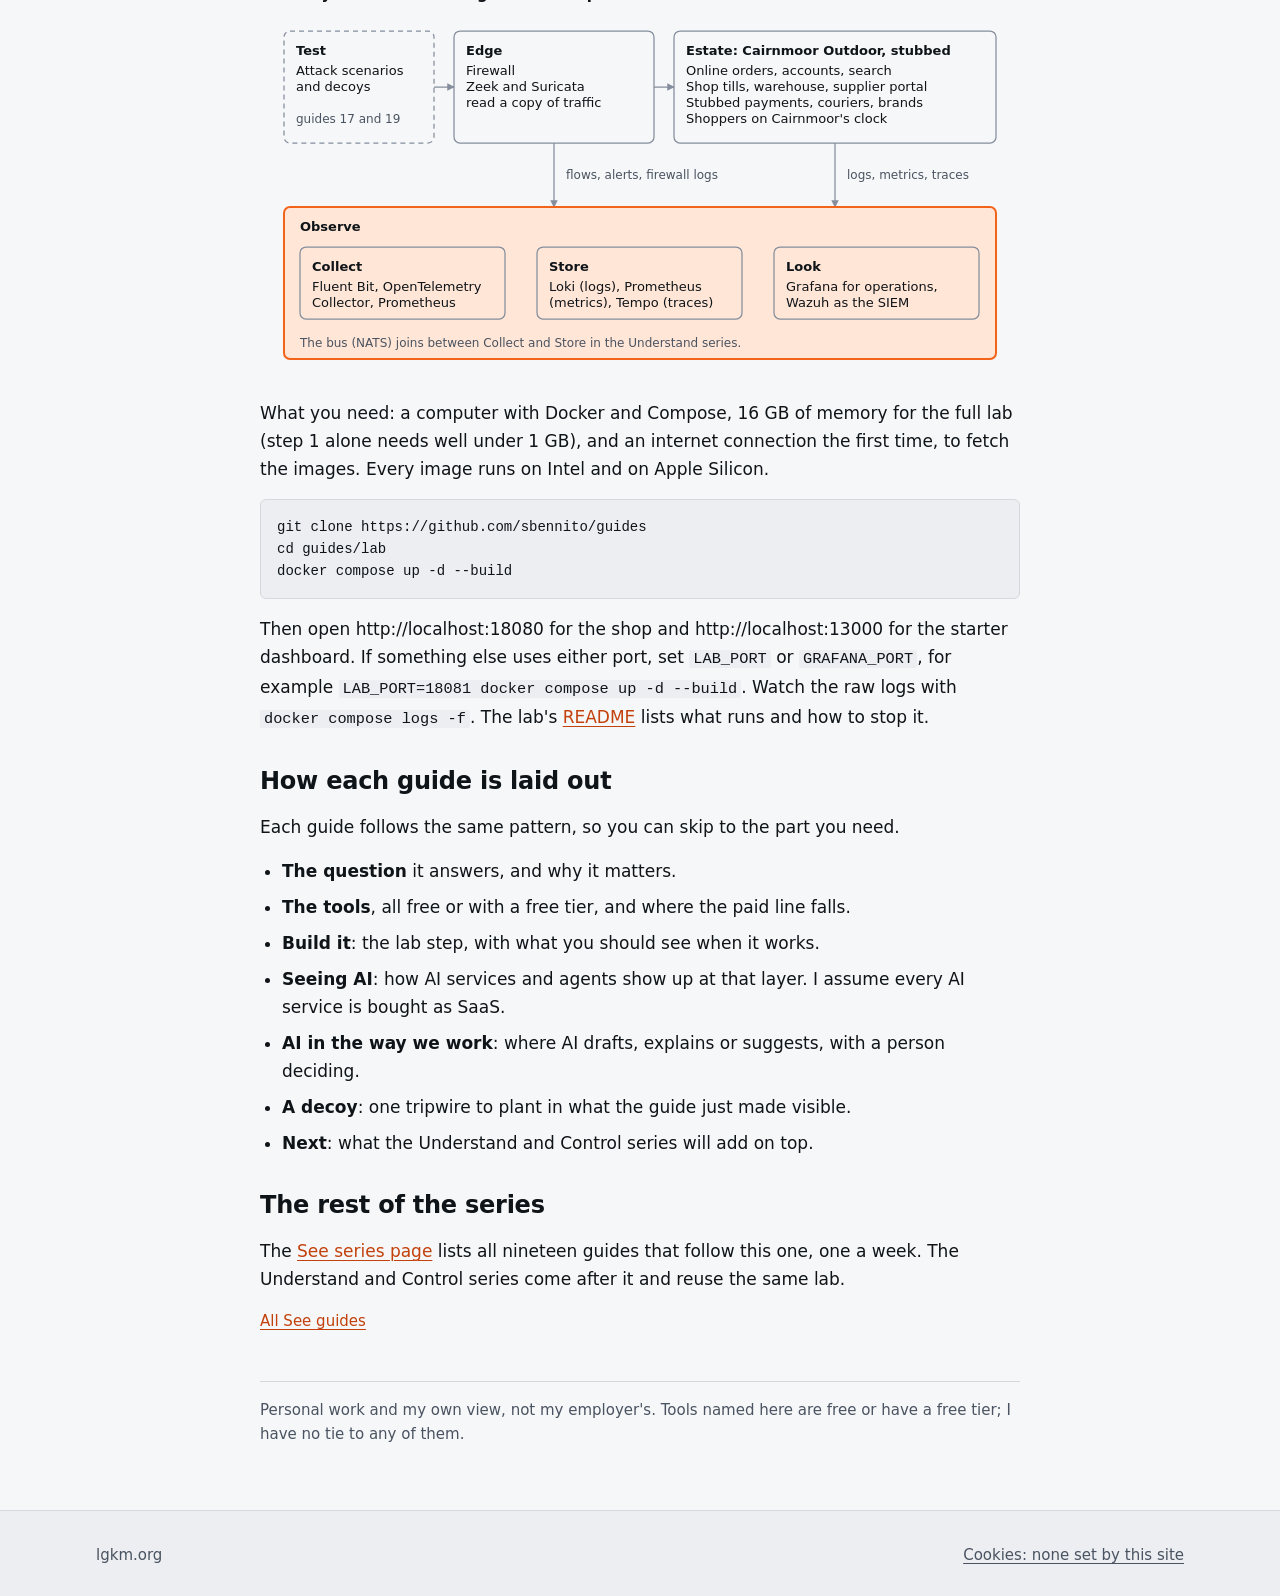
==== commit 54f04683: "Add a starter dashboard to the lab: Prometheus and Grafana Prometheus reads every stub's /metrics an" ====
--- a/public/guides/see/overview/index.html
+++ b/public/guides/see/overview/index.html
@@ -48,7 +48,7 @@
 <p>Every guide looks at the same made-up organisation: <strong>Cairnmoor Outdoor</strong>, a retailer of outdoor clothing and kit with a website, 14 shops, a warehouse near Perth, about 90 brands it buys from and a dozen contract factories. It is the example behind the Enlightenment's <a href="../../../enlightenment/vnc/example/">Cairnmoor views</a>. Nothing about it describes a real company. I chose a retailer because everyone has shopped online, so the services need no explaining, and because its busiest weeks are also its riskiest ones. The same thinking applies to a hospital, a council or a manufacturer; only the services change.</p>
 <h2 id="the-lab">The lab</h2>
 <p>The lab is a small, stubbed copy of Cairnmoor that runs in Docker on one computer. Each Cairnmoor service is a light stub that answers requests, calls the services it depends on, writes logs and exposes metrics, so every guide has real signals to collect. Suppliers such as payments, couriers and brands are stubs too. A traffic generator plays shoppers on Cairnmoor's clock, busiest from 7pm to 10pm, and one Cairnmoor day passes every hour so a short demo shows a whole day.</p>
-<p>The lab grows one step per guide. Step 1, built with this guide, is the estate and its traffic; later steps add the tools that watch it.</p>
+<p>The lab grows one step per guide. Step 1, built with this guide, is the estate, its traffic and a starter dashboard that shows how busy each service is, how fast it answers and how often it fails. Later steps add the tools that see everything else.</p>
 <p>The lab has four zones. The estate is what we watch. The edge is the firewall and the sensors that read a copy of the traffic. Observe is where every signal is collected, stored and shown, with Grafana for operations and Wazuh as the SIEM. Test appears only in the assurance and deception guides, to check that an attack is seen.</p>
 <figure class="lg-figure"><svg class="fig" viewBox="0 0 760 416" role="img" aria-label="Every zone of the lab sends its signals to one place to look: the estate and the edge feed Observe, and the Test zone checks that an attack shows up there.">
 <defs><marker id="lab-zones-arrow" viewBox="0 0 10 10" refX="9" refY="5" markerWidth="6" markerHeight="6" orient="auto-start-reverse"><path class="arrow" d="M0 0L10 5L0 10z"/></marker></defs>
@@ -99,7 +99,7 @@
 <pre><code>git clone https://github.com/sbennito/guides
 cd guides/lab
 docker compose up -d --build</code></pre>
-<p>Then open http://localhost:18080 for the shop (if something else uses that port, start it with <code>LAB_PORT=18081 docker compose up -d --build</code>) and watch the logs with <code>docker compose logs -f</code>. The lab's <a href="https://github.com/sbennito/guides/tree/main/lab" rel="noopener">README</a> lists what runs and how to stop it.</p>
+<p>Then open http://localhost:18080 for the shop and http://localhost:13000 for the starter dashboard. If something else uses either port, set <code>LAB_PORT</code> or <code>GRAFANA_PORT</code>, for example <code>LAB_PORT=18081 docker compose up -d --build</code>. Watch the raw logs with <code>docker compose logs -f</code>. The lab's <a href="https://github.com/sbennito/guides/tree/main/lab" rel="noopener">README</a> lists what runs and how to stop it.</p>
 <h2 id="how-each-guide-is-laid-out">How each guide is laid out</h2>
 <p>Each guide follows the same pattern, so you can skip to the part you need.</p>
 <ul><li><strong>The question</strong> it answers, and why it matters.</li><li><strong>The tools</strong>, all free or with a free tier, and where the paid line falls.</li><li><strong>Build it</strong>: the lab step, with what you should see when it works.</li><li><strong>Seeing AI</strong>: how AI services and agents show up at that layer. I assume every AI service is bought as SaaS.</li><li><strong>AI in the way we work</strong>: where AI drafts, explains or suggests, with a person deciding.</li><li><strong>A decoy</strong>: one tripwire to plant in what the guide just made visible.</li><li><strong>Next</strong>: what the Understand and Control series will add on top.</li></ul>
